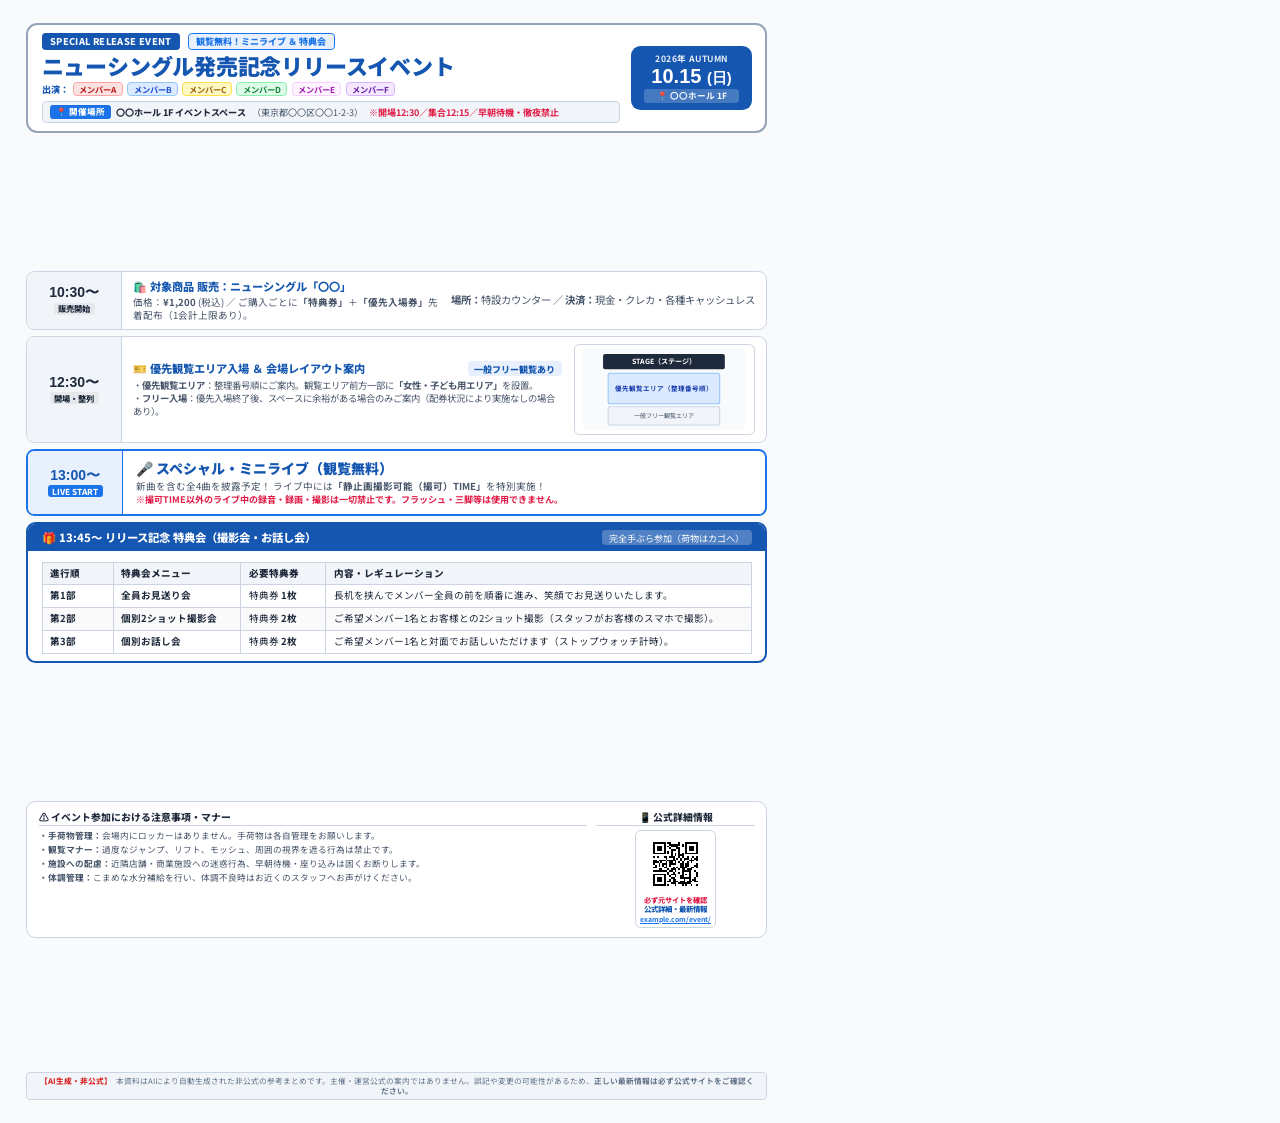
==== skills/event-tokutenkai/templates/html-paged/index.html @ dfb7bdcc "feat: skills を更新" ====
<!DOCTYPE html>
<html lang="ja">
<head>
  <meta charset="UTF-8">
  <title>イベント＆特典会 告知フライヤー テンプレート</title>
  <!-- Google Fonts: Noto Sans JP -->
  <link rel="preconnect" href="https://fonts.googleapis.com">
  <link rel="preconnect" href="https://fonts.gstatic.com" crossorigin>
  <link href="https://fonts.googleapis.com/css2?family=Noto+Sans+JP:wght@400;500;700;900&display=swap" rel="stylesheet">
  <!-- テーマ定義（デザイントークン）とレイアウト -->
  <link rel="stylesheet" href="theme.css">
  <link rel="stylesheet" href="layout.css">
</head>
<body>

<div class="poster-wrapper">

  <!-- ========================================================================
       1. ヘッダー（タイトル ＆ 出演者 ＆ 会場情報 ＆ 日時バッジ）
       ※ヘッダーにはAIバッジを置かず、来場者最重要情報（タイトル・出演者・会場・日時）に集中
       ======================================================================== -->
  <header class="poster-header">
    <div class="header-left-col">
      <div class="header-badge-row">
        <span class="header-tag-pill">SPECIAL RELEASE EVENT</span>
        <span class="header-sub-tag">観覧無料！ミニライブ ＆ 特典会</span>
      </div>
      <h1 class="header-main-title">
        ニューシングル発売記念リリースイベント
      </h1>
      
      <!-- 出演者チップ一覧（メンバーカラーまたは組分けチップ） -->
      <div class="header-members-line">
        <span style="font-weight: 800; color: var(--color-primary-dark);">出演：</span>
        <span class="member-chip m-color-red">メンバーA</span>
        <span class="member-chip m-color-blue">メンバーB</span>
        <span class="member-chip m-color-yellow">メンバーC</span>
        <span class="member-chip m-color-green">メンバーD</span>
        <span class="member-chip m-color-pink">メンバーE</span>
        <span class="member-chip m-color-purple">メンバーF</span>
        <!-- ※メンバーカラー未設定グループの場合は .team-chip を使用 -->
      </div>

      <!-- 開催場所行（タイムラインからヘッダー内に集約・統合） -->
      <div class="header-loc-row">
        <span class="loc-badge">📍 開催場所</span>
        <span class="loc-name">〇〇ホール 1F イベントスペース</span>
        <span class="loc-addr">（東京都〇〇区〇〇1-2-3）</span>
        <span class="loc-note">※開場12:30／集合12:15／早朝待機・徹夜禁止</span>
      </div>
    </div>

    <!-- 日時・会場バッジ -->
    <div class="header-date-badge">
      <div class="date-badge-year">2026年 AUTUMN</div>
      <div class="date-badge-day">10.15 <span style="font-size: 11pt;">(日)</span></div>
      <div class="date-badge-venue">📍 〇〇ホール 1F</div>
    </div>
  </header>

  <!-- ========================================================================
       2. 時系列タイムライン（時系列順の厳守 ＆ 統一時刻枠）
       ======================================================================== -->
  <main class="timeline-container">

    <!-- STEP 1: 対象商品販売 -->
    <div class="card-step-standard">
      <div class="time-col-unified">
        <span class="time-col-val">10:30〜</span>
        <span class="time-col-label">販売開始</span>
      </div>
      <div class="standard-content-row">
        <div>
          <div class="standard-content-title">🛍️ 対象商品 販売：ニューシングル「〇〇」</div>
          <div style="font-size: 7.2pt; color: var(--color-text-sub); margin-top: 0.5mm;">
            価格：<strong>¥1,200</strong> (税込) ／ ご購入ごとに<strong>「特典券」</strong>＋<strong>「優先入場券」</strong>先着配布（1会計上限あり）。
          </div>
        </div>
        <div style="text-align: right; color: var(--color-text-sub); white-space: nowrap;">
          <strong>場所：</strong>特設カウンター ／ <strong>決済：</strong>現金・クレカ・各種キャッシュレス
        </div>
      </div>
    </div>

    <!-- STEP 2: 優先入場 ＆ 会場レイアウト（フロアマップSVG埋め込み） -->
    <div class="card-step-map">
      <div class="time-col-unified">
        <span class="time-col-val">12:30〜</span>
        <span class="time-col-label">開場・整列</span>
      </div>
      <div class="map-content-row">
        <div class="map-text-col">
          <div class="standard-content-title" style="display: flex; align-items: center; justify-content: space-between;">
            <span>🎫 優先観覧エリア入場 ＆ 会場レイアウト案内</span>
            <span style="background: var(--color-primary-light); color: var(--color-primary-dark); font-size: 6.8pt; font-weight: 800; padding: 0.3mm 1.8mm; border-radius: 1mm;">
              一般フリー観覧あり
            </span>
          </div>
          <div style="font-size: 7.0pt; color: var(--color-text-sub); margin-top: 0.8mm; line-height: 1.38;">
            ・<strong>優先観覧エリア</strong>：整理番号順にご案内。観覧エリア前方一部に<strong>「女性・子ども用エリア」</strong>を設置。<br>
            ・<strong>フリー入場</strong>：優先入場終了後、スペースに余裕がある場合のみご案内（配券状況により実施なしの場合あり）。
          </div>
        </div>
        <div class="map-figure-col">
          <!-- 会場レイアウト図SVG（ベクター） -->
          <svg viewBox="0 0 160 80" xmlns="http://www.w3.org/2000/svg" style="width: 100%; height: 100%;">
            <rect x="0" y="0" width="160" height="80" fill="#f8fafc" rx="4"/>
            <rect x="20" y="5" width="120" height="15" fill="#1e293b" rx="2"/>
            <text x="80" y="15" fill="#ffffff" font-size="7" font-weight="bold" text-anchor="middle">STAGE（ステージ）</text>
            <rect x="25" y="24" width="110" height="30" fill="#dbeafe" stroke="#93c5fd" stroke-width="1" rx="2"/>
            <text x="80" y="41" fill="#1e40af" font-size="6.5" font-weight="bold" text-anchor="middle">優先観覧エリア（整理番号順）</text>
            <rect x="25" y="57" width="110" height="18" fill="#f1f5f9" stroke="#cbd5e1" stroke-width="1" rx="2"/>
            <text x="80" y="68" fill="#475569" font-size="6" text-anchor="middle">一般フリー観覧エリア</text>
          </svg>
        </div>
      </div>
    </div>

    <!-- STEP 3: ミニライブ（主役①） -->
    <div class="card-step-live">
      <div class="time-col-unified" style="background: var(--color-primary-light); border-right-color: var(--color-primary);">
        <span class="time-col-val" style="color: var(--color-primary-dark);">13:00〜</span>
        <span class="time-col-label" style="background: var(--color-primary); color: #ffffff;">LIVE START</span>
      </div>
      <div class="live-body-layout">
        <div class="live-text-area">
          <div class="live-main-title">🎤 スペシャル・ミニライブ（観覧無料）</div>
          <div style="font-size: 7.2pt; color: var(--color-text-sub); margin-top: 0.6mm;">
            新曲を含む全4曲を披露予定！ ライブ中には<strong>「静止画撮影可能（撮可）TIME」</strong>を特別実施！<br>
            <span style="font-size: 6.8pt; color: var(--color-secondary); font-weight: 700;">※撮可TIME以外のライブ中の録音・録画・撮影は一切禁止です。フラッシュ・三脚等は使用できません。</span>
          </div>
        </div>
      </div>
    </div>

    <!-- STEP 4: 特典会（主役②・最大区画） -->
    <div class="card-step-tokuten">
      <div class="tokuten-header-bar">
        <span style="font-weight: 800; font-size: 8.5pt;">🎁 13:45〜 リリース記念 特典会（撮影会・お話し会）</span>
        <span style="font-size: 6.8pt; background: rgba(255,255,255,0.25); padding: 0.3mm 2mm; border-radius: 1mm;">
          完全手ぶら参加（荷物はカゴへ）
        </span>
      </div>
      <div class="tokuten-body">
        <table class="table-tokuten">
          <thead>
            <tr>
              <th style="width: 10%;">進行順</th>
              <th style="width: 18%;">特典会メニュー</th>
              <th style="width: 12%;">必要特典券</th>
              <th style="width: 60%;">内容・レギュレーション</th>
            </tr>
          </thead>
          <tbody>
            <tr>
              <td><strong>第1部</strong></td>
              <td><strong>全員お見送り会</strong></td>
              <td>特典券 <strong>1枚</strong></td>
              <td>長机を挟んでメンバー全員の前を順番に進み、笑顔でお見送りいたします。</td>
            </tr>
            <tr>
              <td><strong>第2部</strong></td>
              <td><strong>個別2ショット撮影会</strong></td>
              <td>特典券 <strong>2枚</strong></td>
              <td>ご希望メンバー1名とお客様との2ショット撮影（スタッフがお客様のスマホで撮影）。</td>
            </tr>
            <tr>
              <td><strong>第3部</strong></td>
              <td><strong>個別お話し会</strong></td>
              <td>特典券 <strong>2枚</strong></td>
              <td>ご希望メンバー1名と対面でお話しいただけます（ストップウォッチ計時）。</td>
            </tr>
          </tbody>
        </table>
      </div>
    </div>

  </main>

  <!-- ========================================================================
       3. ボトムグリッド（注意事項 ＆ 公式詳細ベクターQRブロック）
       ======================================================================== -->
  <section class="bottom-grid">
    <!-- 注意事項（セマンティックな ul/li によるぶら下がりインデント） -->
    <div class="bottom-col-rules">
      <div class="bottom-block-title">
        <span>⚠️ イベント参加における注意事項・マナー</span>
      </div>
      <ul class="bottom-list-rules">
        <li><strong>手荷物管理：</strong>会場内にロッカーはありません。手荷物は各自管理をお願いします。</li>
        <li><strong>観覧マナー：</strong>過度なジャンプ、リフト、モッシュ、周囲の視界を遮る行為は禁止です。</li>
        <li><strong>施設への配慮：</strong>近隣店舗・商業施設への迷惑行為、早朝待機・座り込みは固くお断りします。</li>
        <li><strong>体調管理：</strong>こまめな水分補給を行い、体調不良時はお近くのスタッフへお声がけください。</li>
      </ul>
    </div>

    <!-- 公式詳細QRコードブロック -->
    <div class="bottom-col-qr">
      <div class="bottom-block-title" style="justify-content: center; width: 100%;">
        <span>📱 公式詳細情報</span>
      </div>
      <div class="qr-container">
        <!-- 【最重要】imgタグに直接 padding, border を付与しないこと！ -->
        <img src="qr.svg" class="qr-image" alt="公式イベント詳細ページQRコード">
        <div class="qr-caption">
          <span class="qr-alert">必ず元サイトを確認</span>
          <span class="qr-label">公式詳細・最新情報</span>
          <a href="https://example.com/event/" class="qr-link">example.com/event/</a>
        </div>
      </div>
    </div>
  </section>

  <!-- ========================================================================
       4. フッター免責バー（AI自動生成・非公式案内の集約明記）
       ======================================================================== -->
  <footer class="footer-disclaimer">
    <span class="footer-disclaimer-tag">【AI生成・非公式】</span>本資料はAIにより自動生成された非公式の参考まとめです。主催・運営公式の案内ではありません。誤記や変更の可能性があるため、<strong>正しい最新情報は必ず公式サイトをご確認ください。</strong>
  </footer>

</div>

</body>
</html>
---- skills/event-tokutenkai/templates/html-paged/theme.css ----
/* ==========================================================================
   Design Tokens / Theme Configuration
   カラーパレット、余白、フォントなどの設定を一元管理するファイル
   ========================================================================== */

:root {
  /* 印刷物理サイズ（A4縦） */
  --page-width: 210mm;
  --page-height: 297mm;
  --page-padding-v: 6mm;
  --page-padding-h: 7mm;

  /* カラーセット（ブランド・テーマカラー） */
  --color-primary: #1a73e8;          /* メインアクセントカラー（見出し、主要バッジ） */
  --color-primary-dark: #1557b0;     /* メインカラー（濃・タイトル・強調文字） */
  --color-primary-light: #e8f0fe;    /* メインカラー（淡・背景ハイライト） */
  --color-secondary: #e11d48;        /* アラート・注目アクセント（注意、赤バッジ） */
  --color-secondary-light: #ffe4e6;  /* アラート淡背景 */
  --color-gold: #f59e0b;             /* 特典会・プレミアムアクセント */

  --color-text-main: #1e293b;        /* 本文文字色 */
  --color-text-sub: #475569;         /* 補足説明文字色 */
  --color-text-muted: #64748b;       /* 注釈・注記文字色 */
  
  --color-bg-body: #f8fafc;          /* 全体背景（背景画像未指定時のフォールバック） */
  --color-card-bg: #ffffff;          /* カードソリッド背景色（※透過漏れ防止） */
  --color-bg-sub: #f1f5f9;           /* 表ヘッダー・薄いグレー背景 */
  --color-border: #cbd5e1;           /* 境界線・区切り線 */
  --color-border-bold: #94a3b8;      /* カード外枠ボーダー */

  /* 背景画像（AI生成またはSVG/CSSパターン） */
  --bg-image: none;                  /* 例: url("bg-autumn.jpg") */

  /* フォント指定 */
  --font-body: "Noto Sans JP", -apple-system, BlinkMacSystemFont, "Segoe UI", sans-serif;
  --font-display: "Noto Sans JP", sans-serif;
  --font-num: "Helvetica Neue", Arial, sans-serif;

  /* 余白・スペーシング */
  --space-xs: 1.5mm;
  --space-sm: 3mm;
  --space-md: 6mm;
  --space-lg: 10mm;
}

/* ==========================================================================
   メンバーカラーチップ定義サンプル
   公式プロフィール等でカラーが定義されている場合は各メンバー色を設定
   ========================================================================== */
.member-chip {
  display: inline-flex;
  align-items: center;
  padding: 0.2mm 1.4mm;
  border-radius: 1mm;
  font-size: 6.2pt;
  font-weight: 700;
  line-height: 1.25;
  background: #f1f5f9;
  color: #334155;
  border: 0.5pt solid #cbd5e1;
}

/* メンバーカラー設定例 */
.m-color-red    { background: #fee2e2; color: #b91c1c; border: 0.5pt solid #fca5a5; }
.m-color-blue   { background: #dbeafe; color: #1d4ed8; border: 0.5pt solid #93c5fd; }
.m-color-yellow { background: #fef9c3; color: #a16207; border: 0.5pt solid #fde047; }
.m-color-green  { background: #dcfce7; color: #15803d; border: 0.5pt solid #86efac; }
.m-color-pink   { background: #fdf4ff; color: #a21caf; border: 0.5pt solid #f5d0fe; }
.m-color-purple { background: #f3e8ff; color: #6b21a8; border: 0.5pt solid #d8b4fe; }

/* メンバーカラーなし（未設定）グループ用 組分け・チームチップ */
.team-chip {
  display: inline-flex;
  align-items: center;
  background: #f1f5f9;
  color: #334155;
  border: 0.6pt solid #94a3b8;
  font-size: 6.5pt;
  font-weight: 800;
  padding: 0.2mm 1.5mm;
  border-radius: 1mm;
}
---- skills/event-tokutenkai/templates/html-paged/layout.css ----
/* ==========================================================================
   Event & Tokutenkai Flyer Layout Stylesheet
   印刷サイズ（A4）、フルブリード、時系列タイムライン、フロアマップ、QRコード、免責バー
   ========================================================================== */

/* 印刷ページ基本設定（フルブリード背景対応） */
@page {
  size: A4 portrait;
  margin: 0;
}

* {
  box-sizing: border-box;
  margin: 0;
  padding: 0;
}

html, body {
  width: var(--page-width);
  height: var(--page-height);
  font-family: var(--font-body);
  font-size: 7.8pt;
  line-height: 1.35;
  color: var(--color-text-main);
  -webkit-font-smoothing: antialiased;
  -webkit-print-color-adjust: exact;
  print-color-adjust: exact;
}

body {
  background-color: var(--color-bg-body);
  background-image: var(--bg-image, none);
  background-size: cover;
  background-position: center center;
  background-repeat: no-repeat;
  display: flex;
  flex-direction: column;
}

/* フライヤー全体のコンテンツラッパー */
.poster-wrapper {
  width: 100%;
  height: 100%;
  padding: var(--page-padding-v) var(--page-padding-h);
  display: flex;
  flex-direction: column;
  justify-content: space-between;
}

/* ==========================================================================
   1. ヘッダー（タイトル ＆ 出演者 ＆ 会場情報 ＆ 日時バッジ）
   ※「AI自動生成（非公式）」などのバッジはヘッダーに配置せず、フッター免責バーに一本化
   ========================================================================== */
.poster-header {
  background: var(--color-card-bg);
  border: 1.6pt solid var(--color-border-bold);
  border-radius: 3mm;
  padding: 2.2mm 3.5mm;
  display: flex;
  justify-content: space-between;
  align-items: center;
  gap: 3mm;
}

.header-left-col {
  flex: 1 1 auto;
  min-width: 0;
  display: flex;
  flex-direction: column;
  gap: 0.8mm;
}

.header-badge-row {
  display: flex;
  align-items: center;
  gap: 2mm;
}

.header-tag-pill {
  background: var(--color-primary-dark);
  color: #ffffff;
  font-size: 7pt;
  font-weight: 800;
  padding: 0.5mm 2.2mm;
  border-radius: 1mm;
  letter-spacing: 0.04em;
  display: inline-block;
}

.header-sub-tag {
  background: var(--color-primary-light);
  border: 0.6pt solid var(--color-primary);
  color: var(--color-primary);
  font-size: 6.8pt;
  font-weight: 800;
  padding: 0.4mm 2mm;
  border-radius: 1mm;
}

.header-main-title {
  font-family: var(--font-display);
  font-size: 16.5pt;
  font-weight: 900;
  color: var(--color-primary-dark);
  line-height: 1.15;
  letter-spacing: -0.01em;
}

/* 出演者一覧行（チップ・タグ表示） */
.header-members-line {
  font-size: 6.8pt;
  font-weight: 700;
  color: var(--color-text-sub);
  display: flex;
  align-items: center;
  flex-wrap: wrap;
  gap: 1.2mm;
  margin-top: 0.2mm;
}

/* 開催場所行（ヘッダー統合：独立カード廃止） */
.header-loc-row {
  display: flex;
  align-items: center;
  flex-wrap: wrap;
  gap: 1.5mm;
  background: var(--color-bg-sub);
  border: 0.6pt solid var(--color-border);
  padding: 0.8mm 2mm;
  border-radius: 1.2mm;
  font-size: 6.8pt;
  margin-top: 0.5mm;
}

.loc-badge {
  background: var(--color-primary);
  color: #ffffff;
  font-weight: 800;
  font-size: 6.4pt;
  padding: 0.3mm 1.5mm;
  border-radius: 0.8mm;
}

.loc-name {
  font-weight: 800;
  color: var(--color-text-main);
}

.loc-addr {
  color: var(--color-text-sub);
}

.loc-note {
  color: var(--color-secondary);
  font-weight: 700;
}

/* 右側：日時バッジ */
.header-date-badge {
  flex-shrink: 0;
  background: var(--color-primary-dark);
  color: #ffffff;
  border-radius: 2.5mm;
  padding: 2mm 3.5mm;
  text-align: center;
  min-width: 32mm;
  display: flex;
  flex-direction: column;
  justify-content: center;
}

.date-badge-year {
  font-size: 6.5pt;
  font-weight: 700;
  letter-spacing: 0.05em;
  opacity: 0.9;
}

.date-badge-day {
  font-family: var(--font-num);
  font-size: 15pt;
  font-weight: 900;
  line-height: 1.1;
}

.date-badge-venue {
  font-size: 6.4pt;
  font-weight: 700;
  margin-top: 0.5mm;
  background: rgba(255, 255, 255, 0.2);
  padding: 0.3mm 1.2mm;
  border-radius: 0.8mm;
}

/* ==========================================================================
   2. 時系列タイムライン（統一時刻枠 ＆ 隙間ゼロレイアウト）
   ========================================================================== */
.timeline-container {
  display: flex;
  flex-direction: column;
  gap: 1.8mm;
  margin: 1.8mm 0;
}

/* 共通統一時刻カラム（紙面全体で幅・フォントを統一） */
.time-col-unified {
  width: 25mm;
  flex-shrink: 0;
  display: flex;
  flex-direction: column;
  justify-content: center;
  align-items: center;
  text-align: center;
  background: var(--color-bg-sub);
  border-right: 1.2pt solid var(--color-border);
  padding: 1.5mm 1mm;
}

.time-col-val {
  font-family: var(--font-num);
  font-size: 10.5pt;
  font-weight: 900;
  line-height: 1.1;
  color: var(--color-text-main);
}

.time-col-label {
  font-size: 6.2pt;
  font-weight: 800;
  margin-top: 0.5mm;
  padding: 0.2mm 1.2mm;
  border-radius: 0.8mm;
  background: rgba(0, 0, 0, 0.05);
}

/* 各種カードスタイル（※box-shadow禁止、ソリッド背景＋ボーダー） */
.card-step-standard {
  background: var(--color-card-bg);
  border: 1.2pt solid var(--color-border);
  border-radius: 2.2mm;
  display: flex;
  overflow: hidden;
}

.standard-content-row {
  flex: 1;
  padding: 1.8mm 3mm;
  display: flex;
  justify-content: space-between;
  align-items: center;
  gap: 2mm;
}

.standard-content-title {
  font-size: 8.4pt;
  font-weight: 800;
  color: var(--color-primary-dark);
}

/* STEP 2: 入場案内 ＆ 会場フロアマップ枠 */
.card-step-map {
  background: var(--color-card-bg);
  border: 1.2pt solid var(--color-border);
  border-radius: 2.2mm;
  display: flex;
  overflow: hidden;
}

.map-content-row {
  flex: 1;
  padding: 1.8mm 3mm;
  display: flex;
  justify-content: space-between;
  align-items: center;
  gap: 3mm;
}

.map-text-col {
  flex: 1;
}

.map-figure-col {
  flex-shrink: 0;
  width: 48mm;
  height: 24mm;
  display: flex;
  align-items: center;
  justify-content: center;
  background: #ffffff;
  border: 0.6pt solid var(--color-border);
  border-radius: 1.5mm;
  padding: 1mm;
}

.floor-map-img {
  max-width: 100%;
  max-height: 100%;
  display: block;
}

/* STEP 3: ミニライブ枠（主役①） */
.card-step-live {
  background: #ffffff;
  border: 1.5pt solid var(--color-primary);
  border-radius: 2.2mm;
  display: flex;
  overflow: hidden;
}

.live-body-layout {
  flex: 1;
  padding: 2mm 3.5mm;
  display: flex;
  justify-content: space-between;
  align-items: center;
  gap: 2mm;
}

.live-main-title {
  font-size: 10.5pt;
  font-weight: 900;
  color: var(--color-primary-dark);
}

/* STEP 4: 特典会枠（主役②・最大区画） */
.card-step-tokuten {
  background: #ffffff;
  border: 1.8pt solid var(--color-primary-dark);
  border-radius: 2.5mm;
  display: flex;
  flex-direction: column;
  overflow: hidden;
}

.tokuten-header-bar {
  background: var(--color-primary-dark);
  color: #ffffff;
  padding: 1.5mm 3.5mm;
  display: flex;
  justify-content: space-between;
  align-items: center;
}

.tokuten-body {
  padding: 2mm 3.5mm;
}

/* 特典会テーブル（行順序は実際の進行順と100%一致） */
.table-tokuten {
  width: 100%;
  border-collapse: collapse;
  font-size: 7.2pt;
  margin-top: 1mm;
}

.table-tokuten th {
  background: var(--color-bg-sub);
  color: var(--color-text-main);
  font-weight: 800;
  padding: 1mm 2mm;
  border: 0.5pt solid var(--color-border);
  text-align: left;
}

.table-tokuten td {
  padding: 1.2mm 2mm;
  border: 0.5pt solid var(--color-border);
  vertical-align: middle;
}

.table-tokuten tr:nth-child(even) td {
  background: #fafafa;
}

/* ==========================================================================
   3. ボトムグリッド（注意事項 ＆ 公式詳細QRコード）
   ========================================================================== */
.bottom-grid {
  display: grid;
  grid-template-columns: 1fr 42mm;
  gap: 2.5mm;
  background: var(--color-card-bg);
  border: 1.2pt solid var(--color-border);
  border-radius: 2.5mm;
  padding: 2.2mm 3mm;
}

.bottom-block-title {
  font-size: 7.4pt;
  font-weight: 800;
  color: var(--color-text-main);
  display: flex;
  align-items: center;
  gap: 1mm;
  margin-bottom: 1mm;
  padding-bottom: 0.4mm;
  border-bottom: 0.8pt solid var(--color-border);
}

/* 箇条書き：ぶら下がりインデントの徹底（<ul><li>） */
.bottom-list-rules {
  list-style: none;
  padding: 0;
  margin: 0;
  display: flex;
  flex-direction: column;
  gap: 0.6mm;
}

.bottom-list-rules li {
  position: relative;
  padding-left: 1.1em;
  font-size: 6.5pt;
  line-height: 1.35;
  color: var(--color-text-sub);
}

.bottom-list-rules li::before {
  content: "・";
  position: absolute;
  left: 0;
  top: 0;
  color: var(--color-text-muted);
  font-weight: 800;
}

/* 公式詳細ベクターQRコードブロック */
.bottom-col-qr {
  display: flex;
  flex-direction: column;
  align-items: center;
  text-align: center;
  justify-content: flex-start;
}

.qr-container {
  display: flex;
  flex-direction: column;
  align-items: center;
  gap: 0.6mm;
  background: #ffffff;
  padding: 1mm;
  border: 0.5pt solid var(--color-border);
  border-radius: 1.5mm;
}

/* 【最重要・絶対遵守】
   imgタグ自体には padding, border, border-radius を絶対に付与しないこと！
   Chromium/Skia PDF の丸め誤差による縦ストローク縮退・スダレ線化バグを防止 */
.qr-image {
  width: 15.5mm;
  height: 15.5mm;
  display: block;
  padding: 0;
  border: none;
}

.qr-caption {
  display: flex;
  flex-direction: column;
  align-items: center;
  gap: 0.2mm;
}

.qr-alert {
  font-size: 5.4pt;
  font-weight: 800;
  color: var(--color-secondary);
  line-height: 1.2;
}

.qr-label {
  font-size: 5.6pt;
  font-weight: 800;
  color: var(--color-primary-dark);
  line-height: 1.2;
}

.qr-link {
  font-size: 5.2pt;
  font-weight: 700;
  color: var(--color-primary);
  text-decoration: underline;
  line-height: 1.25;
  word-break: break-all;
}

/* ==========================================================================
   4. フッター免責バー（AI自動生成・非公式案内の集約明記）
   ========================================================================== */
.footer-disclaimer {
  background: #f1f5f9;
  border: 0.5pt solid var(--color-border);
  border-radius: 1.2mm;
  padding: 0.8mm 2.5mm;
  font-size: 5.8pt;
  line-height: 1.25;
  color: var(--color-text-muted);
  text-align: center;
  margin-top: 1mm;
}

.footer-disclaimer-tag {
  font-weight: 800;
  color: #dc2626;
  margin-right: 1mm;
}
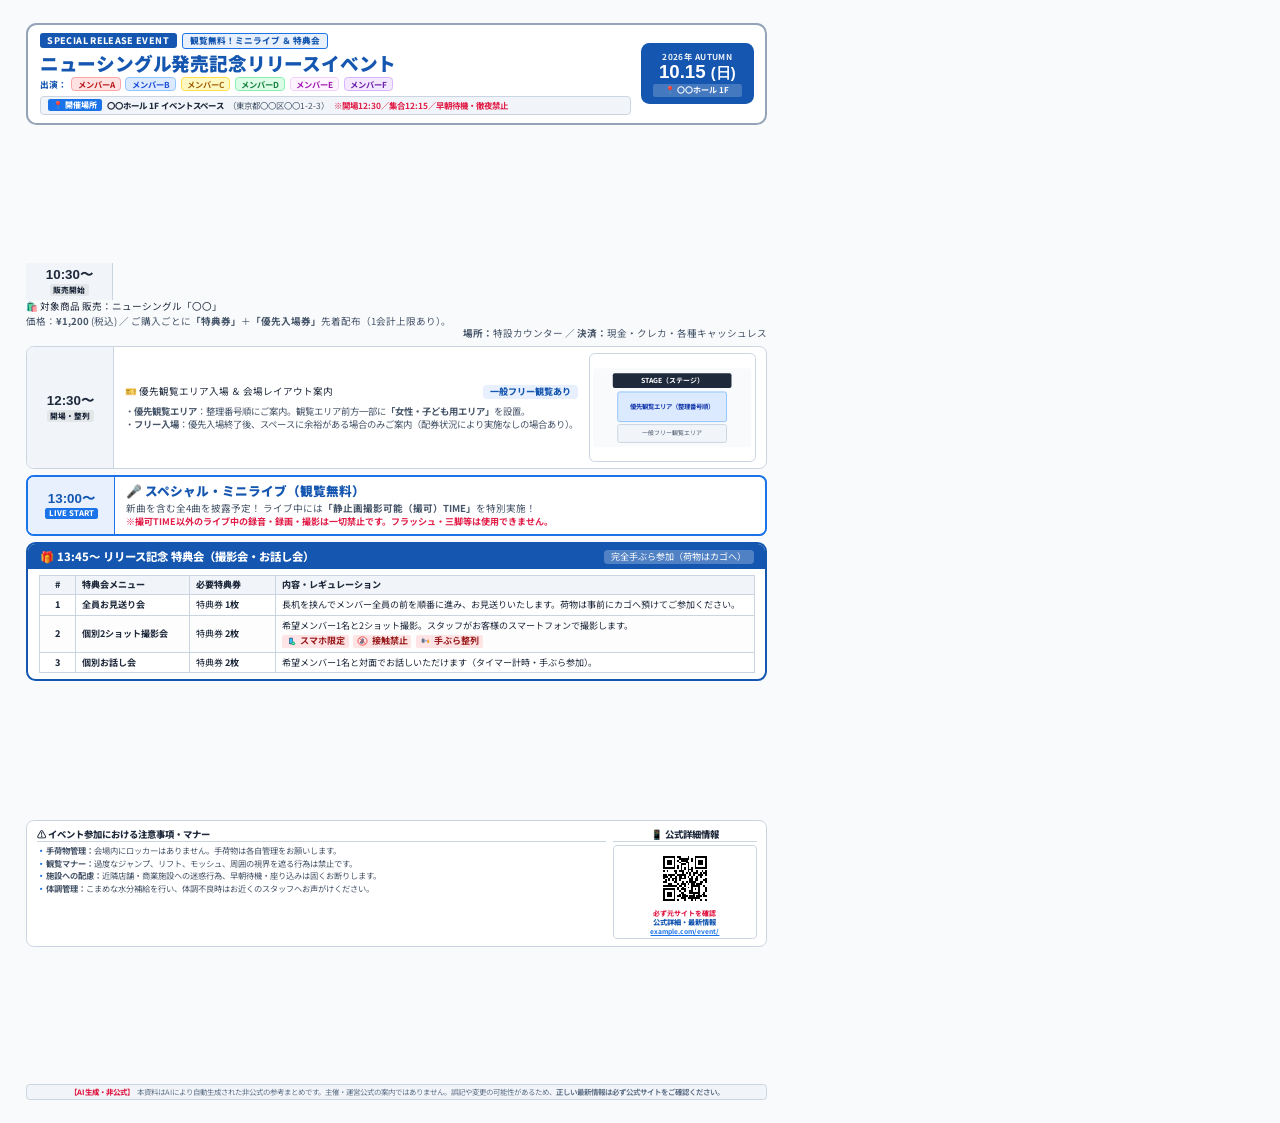
==== commit 89cafe99: "feat: 指示を更新" ====
--- a/skills/event-tokutenkai/templates/html-paged/index.html
+++ b/skills/event-tokutenkai/templates/html-paged/index.html
@@ -145,30 +145,37 @@
         <table class="table-tokuten">
           <thead>
             <tr>
-              <th style="width: 10%;">進行順</th>
-              <th style="width: 18%;">特典会メニュー</th>
+              <th style="width: 5%; text-align: center;">#</th>
+              <th style="width: 16%;">特典会メニュー</th>
               <th style="width: 12%;">必要特典券</th>
-              <th style="width: 60%;">内容・レギュレーション</th>
+              <th style="width: 67%;">内容・レギュレーション</th>
             </tr>
           </thead>
           <tbody>
             <tr>
-              <td><strong>第1部</strong></td>
+              <td style="text-align: center; font-weight: 800;">1</td>
               <td><strong>全員お見送り会</strong></td>
               <td>特典券 <strong>1枚</strong></td>
-              <td>長机を挟んでメンバー全員の前を順番に進み、笑顔でお見送りいたします。</td>
-            </tr>
-            <tr>
-              <td><strong>第2部</strong></td>
+              <td>長机を挟んでメンバー全員の前を順番に進み、お見送りいたします。荷物は事前にカゴへ預けてご参加ください。</td>
+            </tr>
+            <tr>
+              <td style="text-align: center; font-weight: 800;">2</td>
               <td><strong>個別2ショット撮影会</strong></td>
               <td>特典券 <strong>2枚</strong></td>
-              <td>ご希望メンバー1名とお客様との2ショット撮影（スタッフがお客様のスマホで撮影）。</td>
-            </tr>
-            <tr>
-              <td><strong>第3部</strong></td>
+              <td>
+                希望メンバー1名と2ショット撮影。スタッフがお客様のスマートフォンで撮影します。
+                <div style="margin-top: 0.8mm; display: flex; align-items: center; gap: 1.2mm;">
+                  <span class="rule-pill-item"><img src="assets/icons/smartphone-only.svg" class="inline-icon" alt="スマホ"> スマホ限定</span>
+                  <span class="rule-pill-item"><img src="assets/icons/no-touch.svg" class="inline-icon" alt="接触禁止"> 接触禁止</span>
+                  <span class="rule-pill-item"><img src="assets/icons/bag-basket.svg" class="inline-icon" alt="手ぶら"> 手ぶら整列</span>
+                </div>
+              </td>
+            </tr>
+            <tr>
+              <td style="text-align: center; font-weight: 800;">3</td>
               <td><strong>個別お話し会</strong></td>
               <td>特典券 <strong>2枚</strong></td>
-              <td>ご希望メンバー1名と対面でお話しいただけます（ストップウォッチ計時）。</td>
+              <td>希望メンバー1名と対面でお話しいただけます（タイマー計時・手ぶら参加）。</td>
             </tr>
           </tbody>
         </table>
--- a/skills/event-tokutenkai/templates/html-paged/layout.css
+++ b/skills/event-tokutenkai/templates/html-paged/layout.css
@@ -1,9 +1,9 @@
 /* ==========================================================================
    Event & Tokutenkai Flyer Layout Stylesheet
-   印刷サイズ（A4）、フルブリード、時系列タイムライン、フロアマップ、QRコード、免責バー
+   印刷サイズ（A4縦）、フルブリード、時系列タイムライン、フロアマップ、QRコード、免責バー
    ========================================================================== */
 
-/* 印刷ページ基本設定（フルブリード背景対応） */
+/* 印刷ページ基本設定 */
 @page {
   size: A4 portrait;
   margin: 0;
@@ -19,12 +19,21 @@
   width: var(--page-width);
   height: var(--page-height);
   font-family: var(--font-body);
-  font-size: 7.8pt;
-  line-height: 1.35;
+  font-size: 7.2pt;
+  line-height: 1.32;
   color: var(--color-text-main);
   -webkit-font-smoothing: antialiased;
   -webkit-print-color-adjust: exact;
   print-color-adjust: exact;
+}
+
+/* インラインSVGアイコン */
+.inline-icon {
+  width: 1.15em;
+  height: 1.15em;
+  vertical-align: -0.2em;
+  display: inline-block;
+  margin-right: 2px;
 }
 
 body {
@@ -37,7 +46,7 @@
   flex-direction: column;
 }
 
-/* フライヤー全体のコンテンツラッパー */
+/* 全体ラッパー */
 .poster-wrapper {
   width: 100%;
   height: 100%;
@@ -49,17 +58,16 @@
 
 /* ==========================================================================
    1. ヘッダー（タイトル ＆ 出演者 ＆ 会場情報 ＆ 日時バッジ）
-   ※「AI自動生成（非公式）」などのバッジはヘッダーに配置せず、フッター免責バーに一本化
    ========================================================================== */
 .poster-header {
   background: var(--color-card-bg);
-  border: 1.6pt solid var(--color-border-bold);
-  border-radius: 3mm;
-  padding: 2.2mm 3.5mm;
+  border: 1.5pt solid var(--color-border-bold);
+  border-radius: 2.8mm;
+  padding: 2.2mm 3mm;
   display: flex;
   justify-content: space-between;
   align-items: center;
-  gap: 3mm;
+  gap: 2.5mm;
 }
 
 .header-left-col {
@@ -73,16 +81,16 @@
 .header-badge-row {
   display: flex;
   align-items: center;
-  gap: 2mm;
+  gap: 1.5mm;
 }
 
 .header-tag-pill {
   background: var(--color-primary-dark);
   color: #ffffff;
-  font-size: 7pt;
-  font-weight: 800;
-  padding: 0.5mm 2.2mm;
-  border-radius: 1mm;
+  font-size: 6.8pt;
+  font-weight: 800;
+  padding: 0.4mm 2mm;
+  border-radius: 0.8mm;
   letter-spacing: 0.04em;
   display: inline-block;
 }
@@ -90,25 +98,25 @@
 .header-sub-tag {
   background: var(--color-primary-light);
   border: 0.6pt solid var(--color-primary);
-  color: var(--color-primary);
-  font-size: 6.8pt;
-  font-weight: 800;
-  padding: 0.4mm 2mm;
-  border-radius: 1mm;
+  color: var(--color-primary-dark);
+  font-size: 6.5pt;
+  font-weight: 800;
+  padding: 0.3mm 1.8mm;
+  border-radius: 0.8mm;
 }
 
 .header-main-title {
   font-family: var(--font-display);
-  font-size: 16.5pt;
+  font-size: 14pt;
   font-weight: 900;
   color: var(--color-primary-dark);
-  line-height: 1.15;
+  line-height: 1.18;
   letter-spacing: -0.01em;
 }
 
-/* 出演者一覧行（チップ・タグ表示） */
+/* 出演者一覧行（組分けチップ） */
 .header-members-line {
-  font-size: 6.8pt;
+  font-size: 6.5pt;
   font-weight: 700;
   color: var(--color-text-sub);
   display: flex;
@@ -118,27 +126,70 @@
   margin-top: 0.2mm;
 }
 
-/* 開催場所行（ヘッダー統合：独立カード廃止） */
+/* 組分けチップ（スタプラ研究生/スタアカ：公式組分けチップ） */
+.team-chip {
+  display: inline-flex;
+  align-items: center;
+  gap: 0.6mm;
+  font-size: 6.3pt;
+  font-weight: 800;
+  padding: 0.3mm 1.5mm;
+  border-radius: 0.8mm;
+  line-height: 1.2;
+}
+
+.team-chip-pinecone {
+  background: var(--color-pinecone-bg);
+  color: var(--color-pinecone-text);
+  border: 0.6pt solid var(--color-pinecone-border);
+}
+
+.team-chip-acorn {
+  background: var(--color-acorn-bg);
+  color: var(--color-acorn-text);
+  border: 0.6pt solid var(--color-acorn-border);
+}
+
+.member-name-tag {
+  display: inline-block;
+  background: #ffffff;
+  color: var(--color-text-main);
+  border: 0.5pt solid var(--color-border);
+  border-radius: 0.6mm;
+  padding: 0.2mm 1.2mm;
+  font-size: 6.3pt;
+  font-weight: 700;
+}
+
+.team-members-inline {
+  display: inline-flex;
+  align-items: center;
+  gap: 0.8mm;
+  margin-right: 1.5mm;
+}
+
+/* 開催場所行（ヘッダー統合） */
 .header-loc-row {
   display: flex;
   align-items: center;
   flex-wrap: wrap;
-  gap: 1.5mm;
+  gap: 1.2mm;
   background: var(--color-bg-sub);
   border: 0.6pt solid var(--color-border);
-  padding: 0.8mm 2mm;
-  border-radius: 1.2mm;
-  font-size: 6.8pt;
-  margin-top: 0.5mm;
+  padding: 0.7mm 1.8mm;
+  border-radius: 1mm;
+  font-size: 6.3pt;
+  line-height: 1.25;
+  margin-top: 0.4mm;
 }
 
 .loc-badge {
   background: var(--color-primary);
   color: #ffffff;
   font-weight: 800;
-  font-size: 6.4pt;
-  padding: 0.3mm 1.5mm;
-  border-radius: 0.8mm;
+  font-size: 6.0pt;
+  padding: 0.2mm 1.4mm;
+  border-radius: 0.6mm;
 }
 
 .loc-name {
@@ -155,56 +206,56 @@
   font-weight: 700;
 }
 
-/* 右側：日時バッジ */
+/* 日時バッジ */
 .header-date-badge {
   flex-shrink: 0;
   background: var(--color-primary-dark);
   color: #ffffff;
-  border-radius: 2.5mm;
-  padding: 2mm 3.5mm;
+  border-radius: 2.2mm;
+  padding: 2mm 3.2mm;
   text-align: center;
-  min-width: 32mm;
+  min-width: 30mm;
   display: flex;
   flex-direction: column;
   justify-content: center;
 }
 
 .date-badge-year {
-  font-size: 6.5pt;
+  font-size: 6.2pt;
   font-weight: 700;
   letter-spacing: 0.05em;
-  opacity: 0.9;
+  opacity: 0.92;
 }
 
 .date-badge-day {
   font-family: var(--font-num);
-  font-size: 15pt;
+  font-size: 14pt;
   font-weight: 900;
   line-height: 1.1;
 }
 
 .date-badge-venue {
-  font-size: 6.4pt;
+  font-size: 6.0pt;
   font-weight: 700;
-  margin-top: 0.5mm;
+  margin-top: 0.4mm;
   background: rgba(255, 255, 255, 0.2);
-  padding: 0.3mm 1.2mm;
-  border-radius: 0.8mm;
+  padding: 0.3mm 1mm;
+  border-radius: 0.6mm;
 }
 
 /* ==========================================================================
-   2. 時系列タイムライン（統一時刻枠 ＆ 隙間ゼロレイアウト）
+   2. 時系列タイムライン
    ========================================================================== */
 .timeline-container {
   display: flex;
   flex-direction: column;
-  gap: 1.8mm;
-  margin: 1.8mm 0;
-}
-
-/* 共通統一時刻カラム（紙面全体で幅・フォントを統一） */
+  gap: 1.6mm;
+  margin: 1.2mm 0;
+}
+
+/* 共通統一時刻カラム */
 .time-col-unified {
-  width: 25mm;
+  width: 23mm;
   flex-shrink: 0;
   display: flex;
   flex-direction: column;
@@ -213,62 +264,91 @@
   text-align: center;
   background: var(--color-bg-sub);
   border-right: 1.2pt solid var(--color-border);
-  padding: 1.5mm 1mm;
+  padding: 1.2mm 1mm;
 }
 
 .time-col-val {
   font-family: var(--font-num);
-  font-size: 10.5pt;
+  font-size: 10pt;
   font-weight: 900;
   line-height: 1.1;
   color: var(--color-text-main);
 }
 
 .time-col-label {
-  font-size: 6.2pt;
-  font-weight: 800;
-  margin-top: 0.5mm;
-  padding: 0.2mm 1.2mm;
-  border-radius: 0.8mm;
-  background: rgba(0, 0, 0, 0.05);
-}
-
-/* 各種カードスタイル（※box-shadow禁止、ソリッド背景＋ボーダー） */
-.card-step-standard {
+  font-size: 5.8pt;
+  font-weight: 800;
+  margin-top: 0.4mm;
+  padding: 0.2mm 1mm;
+  border-radius: 0.6mm;
+  background: rgba(0, 0, 0, 0.06);
+  color: var(--color-text-main);
+}
+
+/* STEP 1: 物販 */
+.card-step-goods {
   background: var(--color-card-bg);
   border: 1.2pt solid var(--color-border);
-  border-radius: 2.2mm;
+  border-radius: 2mm;
   display: flex;
   overflow: hidden;
 }
 
-.standard-content-row {
+.goods-content-row {
   flex: 1;
-  padding: 1.8mm 3mm;
+  padding: 1.5mm 2.8mm;
+  display: flex;
+  flex-direction: column;
+  gap: 0.8mm;
+}
+
+.goods-header-line {
   display: flex;
   justify-content: space-between;
   align-items: center;
   gap: 2mm;
 }
 
-.standard-content-title {
-  font-size: 8.4pt;
-  font-weight: 800;
-  color: var(--color-primary-dark);
-}
-
-/* STEP 2: 入場案内 ＆ 会場フロアマップ枠 */
+.goods-title {
+  font-size: 8.2pt;
+  font-weight: 800;
+  color: var(--color-primary-dark);
+  display: flex;
+  align-items: center;
+  gap: 1.2mm;
+}
+
+.goods-rule-pill {
+  background: var(--color-secondary-light);
+  border: 0.6pt solid var(--color-secondary);
+  color: var(--color-secondary);
+  font-size: 6.0pt;
+  font-weight: 800;
+  padding: 0.2mm 1.5mm;
+  border-radius: 0.8mm;
+}
+
+.goods-details-grid {
+  display: grid;
+  grid-template-columns: 1fr auto;
+  gap: 2mm;
+  font-size: 6.5pt;
+  color: var(--color-text-sub);
+  line-height: 1.3;
+}
+
+/* STEP 2: 優先入場 ＆ 会場レイアウト案内 */
 .card-step-map {
   background: var(--color-card-bg);
   border: 1.2pt solid var(--color-border);
-  border-radius: 2.2mm;
+  border-radius: 2mm;
   display: flex;
   overflow: hidden;
 }
 
 .map-content-row {
   flex: 1;
-  padding: 1.8mm 3mm;
+  padding: 1.5mm 2.8mm;
   display: flex;
   justify-content: space-between;
   align-items: center;
@@ -277,19 +357,68 @@
 
 .map-text-col {
   flex: 1;
+  display: flex;
+  flex-direction: column;
+  gap: 0.8mm;
+}
+
+.map-title-row {
+  display: flex;
+  align-items: center;
+  justify-content: space-between;
+  gap: 2mm;
+}
+
+.map-title {
+  font-size: 8.2pt;
+  font-weight: 800;
+  color: var(--color-primary-dark);
+}
+
+.map-tag {
+  background: var(--color-primary-light);
+  color: var(--color-primary-dark);
+  font-size: 6.0pt;
+  font-weight: 800;
+  padding: 0.2mm 1.5mm;
+  border-radius: 0.8mm;
+  border: 0.5pt solid var(--color-primary);
+}
+
+.map-info-list {
+  font-size: 6.4pt;
+  color: var(--color-text-sub);
+  line-height: 1.32;
+  list-style: none;
+  padding-left: 0;
+}
+
+.map-info-list li {
+  position: relative;
+  padding-left: 1.1em;
+  margin-top: 0.4mm;
+}
+
+.map-info-list li::before {
+  content: "・";
+  position: absolute;
+  left: 0;
+  top: 0;
+  color: var(--color-primary);
+  font-weight: 800;
 }
 
 .map-figure-col {
   flex-shrink: 0;
-  width: 48mm;
-  height: 24mm;
+  width: 44mm;
+  height: 29mm;
   display: flex;
   align-items: center;
   justify-content: center;
   background: #ffffff;
   border: 0.6pt solid var(--color-border);
   border-radius: 1.5mm;
-  padding: 1mm;
+  padding: 0.8mm;
 }
 
 .floor-map-img {
@@ -298,34 +427,65 @@
   display: block;
 }
 
-/* STEP 3: ミニライブ枠（主役①） */
+/* STEP 3: ミニライブ（主役①） */
 .card-step-live {
   background: #ffffff;
   border: 1.5pt solid var(--color-primary);
-  border-radius: 2.2mm;
+  border-radius: 2mm;
   display: flex;
   overflow: hidden;
 }
 
 .live-body-layout {
   flex: 1;
-  padding: 2mm 3.5mm;
+  padding: 1.6mm 2.8mm;
   display: flex;
   justify-content: space-between;
   align-items: center;
-  gap: 2mm;
+  gap: 2.5mm;
+}
+
+.live-text-area {
+  flex: 1;
 }
 
 .live-main-title {
-  font-size: 10.5pt;
+  font-size: 9.5pt;
   font-weight: 900;
   color: var(--color-primary-dark);
-}
-
-/* STEP 4: 特典会枠（主役②・最大区画） */
+  display: flex;
+  align-items: center;
+  gap: 1.5mm;
+}
+
+.live-free-badge {
+  background: var(--color-primary-light);
+  color: var(--color-primary-dark);
+  border: 0.6pt solid var(--color-primary);
+  font-size: 6.2pt;
+  font-weight: 800;
+  padding: 0.2mm 1.5mm;
+  border-radius: 0.8mm;
+}
+
+.live-desc {
+  font-size: 6.6pt;
+  color: var(--color-text-sub);
+  margin-top: 0.5mm;
+  line-height: 1.28;
+}
+
+.live-photo-alert {
+  font-size: 6.3pt;
+  color: var(--color-secondary);
+  font-weight: 700;
+  margin-top: 0.3mm;
+}
+
+/* STEP 4: 特典会（主役②・最大区画） */
 .card-step-tokuten {
   background: #ffffff;
-  border: 1.8pt solid var(--color-primary-dark);
+  border: 1.6pt solid var(--color-primary-dark);
   border-radius: 2.5mm;
   display: flex;
   flex-direction: column;
@@ -335,83 +495,229 @@
 .tokuten-header-bar {
   background: var(--color-primary-dark);
   color: #ffffff;
-  padding: 1.5mm 3.5mm;
+  padding: 1.4mm 3mm;
   display: flex;
   justify-content: space-between;
   align-items: center;
 }
 
+.tokuten-header-title {
+  font-weight: 800;
+  font-size: 8.4pt;
+  display: flex;
+  align-items: center;
+  gap: 1.5mm;
+}
+
+.tokuten-header-tag {
+  font-size: 6.2pt;
+  background: rgba(255, 255, 255, 0.22);
+  padding: 0.2mm 1.8mm;
+  border-radius: 0.8mm;
+}
+
 .tokuten-body {
-  padding: 2mm 3.5mm;
-}
-
-/* 特典会テーブル（行順序は実際の進行順と100%一致） */
+  padding: 1.6mm 2.8mm;
+  display: flex;
+  flex-direction: column;
+  gap: 1.4mm;
+}
+
+/* チームレーン案内行 */
+.tokuten-lanes-row {
+  display: grid;
+  grid-template-columns: 1fr 1fr;
+  gap: 2mm;
+}
+
+.lane-box {
+  border: 0.8pt solid var(--color-border);
+  border-radius: 1.2mm;
+  padding: 1mm 1.8mm;
+  background: var(--color-bg-sub);
+  display: flex;
+  align-items: center;
+  gap: 1.5mm;
+}
+
+.lane-box-title {
+  font-weight: 800;
+  font-size: 6.6pt;
+  white-space: nowrap;
+}
+
+.lane-box-members {
+  font-size: 6.2pt;
+  font-weight: 700;
+  display: flex;
+  flex-wrap: wrap;
+  gap: 0.8mm;
+}
+
+/* 特典会テーブル */
 .table-tokuten {
   width: 100%;
   border-collapse: collapse;
-  font-size: 7.2pt;
-  margin-top: 1mm;
+  font-size: 6.8pt;
 }
 
 .table-tokuten th {
   background: var(--color-bg-sub);
   color: var(--color-text-main);
   font-weight: 800;
-  padding: 1mm 2mm;
+  padding: 0.8mm 1.6mm;
   border: 0.5pt solid var(--color-border);
   text-align: left;
 }
 
 .table-tokuten td {
-  padding: 1.2mm 2mm;
+  padding: 1mm 1.6mm;
   border: 0.5pt solid var(--color-border);
   vertical-align: middle;
 }
 
 .table-tokuten tr:nth-child(even) td {
-  background: #fafafa;
+  background: #fdfdfd;
+}
+
+/* 推し運検定 内訳サブテーブル */
+.kuji-subtable {
+  width: 100%;
+  border-collapse: collapse;
+  margin-top: 0.8mm;
+  font-size: 6.2pt;
+  background: #ffffff;
+}
+
+.kuji-subtable th {
+  background: var(--color-primary-light);
+  color: var(--color-primary-dark);
+  font-weight: 800;
+  padding: 0.5mm 1.2mm;
+  border: 0.4pt solid var(--color-border);
+}
+
+.kuji-subtable td {
+  padding: 0.6mm 1.2mm;
+  border: 0.4pt solid var(--color-border);
+}
+
+/* 特典会イラストサムネイルストリップ */
+.tokuten-visuals-strip {
+  display: flex;
+  align-items: center;
+  justify-content: space-between;
+  gap: 1.5mm;
+  background: var(--color-bg-sub);
+  border: 0.5pt solid var(--color-border);
+  border-radius: 1.2mm;
+  padding: 1mm 1.5mm;
+}
+
+.tokuten-visual-item {
+  display: flex;
+  align-items: center;
+  gap: 1mm;
+  background: #ffffff;
+  border: 0.4pt solid var(--color-border);
+  border-radius: 1mm;
+  padding: 0.6mm 1.2mm;
+  flex: 1;
+}
+
+.tokuten-thumb {
+  width: 13mm;
+  height: 10mm;
+  object-fit: cover;
+  border-radius: 0.6mm;
+  display: block;
+}
+
+.tokuten-thumb-text {
+  font-size: 5.8pt;
+  line-height: 1.2;
+}
+
+.tokuten-thumb-title {
+  font-weight: 800;
+  color: var(--color-primary-dark);
+}
+
+.tokuten-thumb-sub {
+  color: var(--color-text-sub);
+}
+
+/* レギュレーション・禁止事項タグ群 */
+.tokuten-rules-bar {
+  display: flex;
+  align-items: center;
+  flex-wrap: wrap;
+  gap: 1mm;
+  font-size: 6.0pt;
+  background: #ffffff;
+  border: 0.6pt solid var(--color-secondary);
+  border-radius: 1mm;
+  padding: 0.8mm 1.6mm;
+}
+
+.rule-alert-label {
+  background: var(--color-secondary);
+  color: #ffffff;
+  font-weight: 800;
+  font-size: 5.8pt;
+  padding: 0.2mm 1.2mm;
+  border-radius: 0.5mm;
+  white-space: nowrap;
+}
+
+.rule-pill-item {
+  background: var(--color-secondary-light);
+  color: #991b1b;
+  font-weight: 700;
+  padding: 0.2mm 1mm;
+  border-radius: 0.5mm;
+  white-space: nowrap;
 }
 
 /* ==========================================================================
-   3. ボトムグリッド（注意事項 ＆ 公式詳細QRコード）
+   3. ボトムグリッド（注意事項 ＆ 公式ベクターQRコード）
    ========================================================================== */
 .bottom-grid {
   display: grid;
-  grid-template-columns: 1fr 42mm;
-  gap: 2.5mm;
+  grid-template-columns: 1fr 38mm;
+  gap: 2mm;
   background: var(--color-card-bg);
   border: 1.2pt solid var(--color-border);
-  border-radius: 2.5mm;
-  padding: 2.2mm 3mm;
+  border-radius: 2mm;
+  padding: 1.8mm 2.5mm;
 }
 
 .bottom-block-title {
-  font-size: 7.4pt;
+  font-size: 7.0pt;
   font-weight: 800;
   color: var(--color-text-main);
   display: flex;
   align-items: center;
   gap: 1mm;
-  margin-bottom: 1mm;
-  padding-bottom: 0.4mm;
-  border-bottom: 0.8pt solid var(--color-border);
-}
-
-/* 箇条書き：ぶら下がりインデントの徹底（<ul><li>） */
+  margin-bottom: 0.8mm;
+  padding-bottom: 0.3mm;
+  border-bottom: 0.6pt solid var(--color-border);
+}
+
 .bottom-list-rules {
   list-style: none;
   padding: 0;
   margin: 0;
   display: flex;
   flex-direction: column;
-  gap: 0.6mm;
+  gap: 0.5mm;
 }
 
 .bottom-list-rules li {
   position: relative;
   padding-left: 1.1em;
-  font-size: 6.5pt;
-  line-height: 1.35;
+  font-size: 6.2pt;
+  line-height: 1.3;
   color: var(--color-text-sub);
 }
 
@@ -420,11 +726,11 @@
   position: absolute;
   left: 0;
   top: 0;
-  color: var(--color-text-muted);
-  font-weight: 800;
-}
-
-/* 公式詳細ベクターQRコードブロック */
+  color: var(--color-primary);
+  font-weight: 800;
+}
+
+/* QRコードブロック */
 .bottom-col-qr {
   display: flex;
   flex-direction: column;
@@ -437,16 +743,16 @@
   display: flex;
   flex-direction: column;
   align-items: center;
-  gap: 0.6mm;
+  gap: 0.5mm;
   background: #ffffff;
-  padding: 1mm;
+  padding: 0.8mm;
   border: 0.5pt solid var(--color-border);
-  border-radius: 1.5mm;
-}
-
-/* 【最重要・絶対遵守】
-   imgタグ自体には padding, border, border-radius を絶対に付与しないこと！
-   Chromium/Skia PDF の丸め誤差による縦ストローク縮退・スダレ線化バグを防止 */
+  border-radius: 1.2mm;
+  width: 100%;
+}
+
+/* 【極めて重要・絶対禁止】
+   imgタグ自体には padding, border, border-radius を絶対に付与しないこと！ */
 .qr-image {
   width: 15.5mm;
   height: 15.5mm;
@@ -463,45 +769,45 @@
 }
 
 .qr-alert {
+  font-size: 5.2pt;
+  font-weight: 800;
+  color: var(--color-secondary);
+  line-height: 1.15;
+}
+
+.qr-label {
   font-size: 5.4pt;
   font-weight: 800;
-  color: var(--color-secondary);
-  line-height: 1.2;
-}
-
-.qr-label {
-  font-size: 5.6pt;
-  font-weight: 800;
-  color: var(--color-primary-dark);
-  line-height: 1.2;
+  color: var(--color-primary-dark);
+  line-height: 1.15;
 }
 
 .qr-link {
-  font-size: 5.2pt;
+  font-size: 5.0pt;
   font-weight: 700;
   color: var(--color-primary);
   text-decoration: underline;
-  line-height: 1.25;
+  line-height: 1.2;
   word-break: break-all;
 }
 
 /* ==========================================================================
-   4. フッター免責バー（AI自動生成・非公式案内の集約明記）
+   4. フッター免責バー
    ========================================================================== */
 .footer-disclaimer {
-  background: #f1f5f9;
+  background: var(--color-bg-sub);
   border: 0.5pt solid var(--color-border);
-  border-radius: 1.2mm;
-  padding: 0.8mm 2.5mm;
-  font-size: 5.8pt;
+  border-radius: 1mm;
+  padding: 0.6mm 2mm;
+  font-size: 5.6pt;
   line-height: 1.25;
   color: var(--color-text-muted);
   text-align: center;
-  margin-top: 1mm;
+  margin-top: 0.8mm;
 }
 
 .footer-disclaimer-tag {
   font-weight: 800;
-  color: #dc2626;
-  margin-right: 1mm;
-}
+  color: var(--color-secondary);
+  margin-right: 0.8mm;
+}
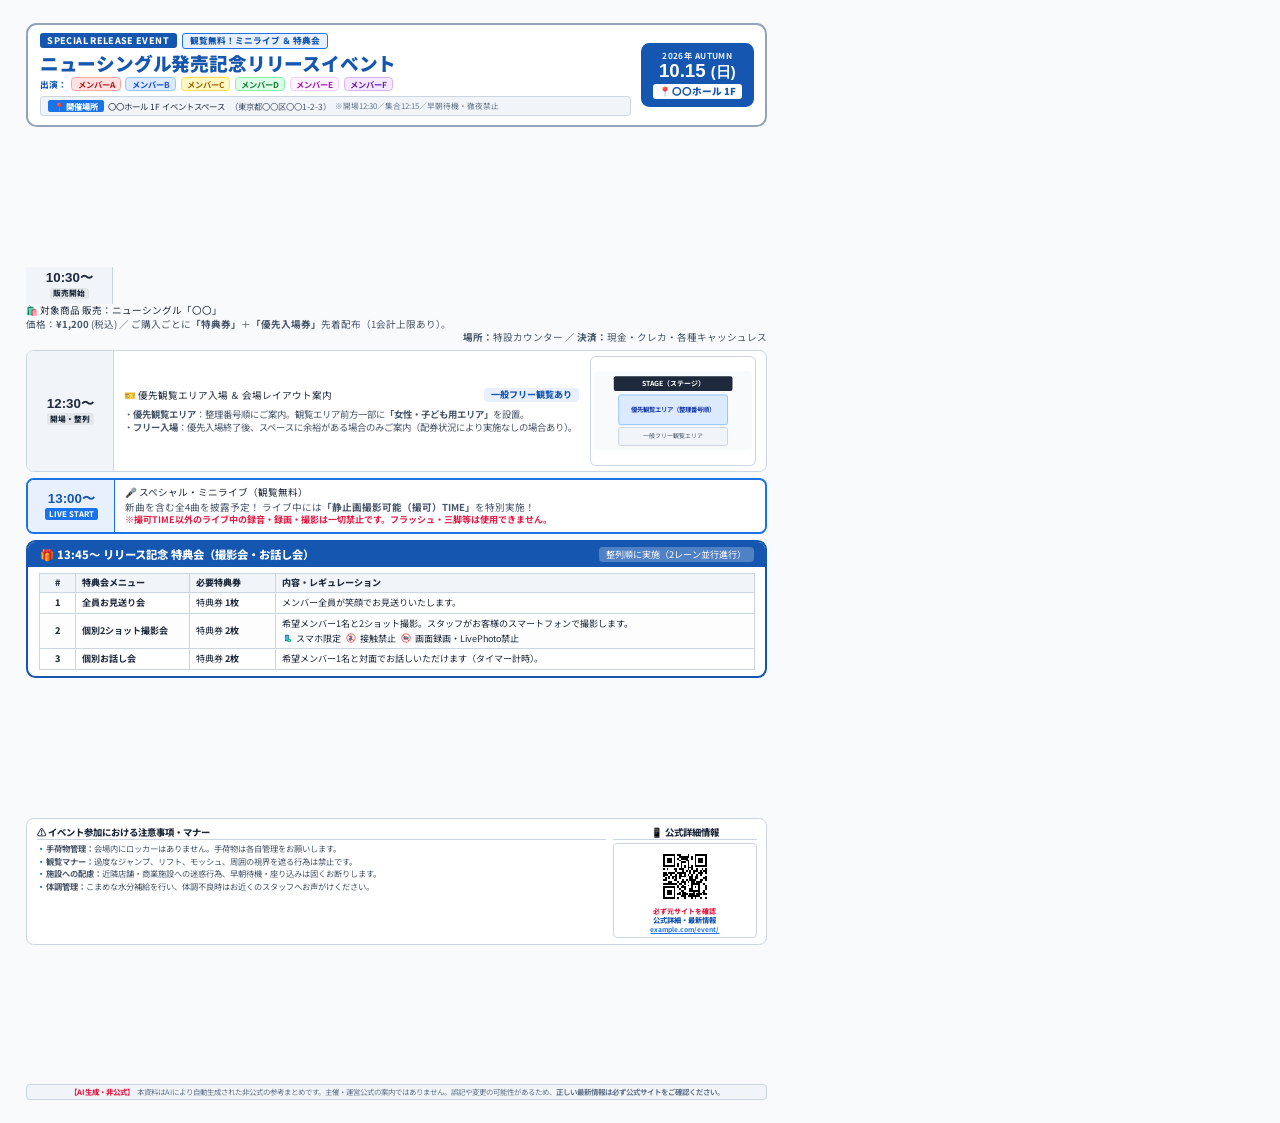
==== commit 015053e8: "feat: 更新" ====
--- a/skills/event-tokutenkai/templates/html-paged/index.html
+++ b/skills/event-tokutenkai/templates/html-paged/index.html
@@ -138,7 +138,7 @@
       <div class="tokuten-header-bar">
         <span style="font-weight: 800; font-size: 8.5pt;">🎁 13:45〜 リリース記念 特典会（撮影会・お話し会）</span>
         <span style="font-size: 6.8pt; background: rgba(255,255,255,0.25); padding: 0.3mm 2mm; border-radius: 1mm;">
-          完全手ぶら参加（荷物はカゴへ）
+          整列順に実施（2レーン並行進行）
         </span>
       </div>
       <div class="tokuten-body">
@@ -156,7 +156,7 @@
               <td style="text-align: center; font-weight: 800;">1</td>
               <td><strong>全員お見送り会</strong></td>
               <td>特典券 <strong>1枚</strong></td>
-              <td>長机を挟んでメンバー全員の前を順番に進み、お見送りいたします。荷物は事前にカゴへ預けてご参加ください。</td>
+              <td>メンバー全員が笑顔でお見送りいたします。</td>
             </tr>
             <tr>
               <td style="text-align: center; font-weight: 800;">2</td>
@@ -167,7 +167,7 @@
                 <div style="margin-top: 0.8mm; display: flex; align-items: center; gap: 1.2mm;">
                   <span class="rule-pill-item"><img src="assets/icons/smartphone-only.svg" class="inline-icon" alt="スマホ"> スマホ限定</span>
                   <span class="rule-pill-item"><img src="assets/icons/no-touch.svg" class="inline-icon" alt="接触禁止"> 接触禁止</span>
-                  <span class="rule-pill-item"><img src="assets/icons/bag-basket.svg" class="inline-icon" alt="手ぶら"> 手ぶら整列</span>
+                  <span class="rule-pill-item"><img src="assets/icons/no-video.svg" class="inline-icon" alt="録画禁止"> 画面録画・LivePhoto禁止</span>
                 </div>
               </td>
             </tr>
@@ -175,7 +175,7 @@
               <td style="text-align: center; font-weight: 800;">3</td>
               <td><strong>個別お話し会</strong></td>
               <td>特典券 <strong>2枚</strong></td>
-              <td>希望メンバー1名と対面でお話しいただけます（タイマー計時・手ぶら参加）。</td>
+              <td>希望メンバー1名と対面でお話しいただけます（タイマー計時）。</td>
             </tr>
           </tbody>
         </table>
--- a/skills/event-tokutenkai/templates/html-paged/layout.css
+++ b/skills/event-tokutenkai/templates/html-paged/layout.css
@@ -168,15 +168,15 @@
   margin-right: 1.5mm;
 }
 
-/* 開催場所行（ヘッダー統合） */
+/* 開催場所行（ヘッダー統合・名前の圧倒的強調） */
 .header-loc-row {
   display: flex;
   align-items: center;
   flex-wrap: wrap;
   gap: 1.2mm;
   background: var(--color-bg-sub);
-  border: 0.6pt solid var(--color-border);
-  padding: 0.7mm 1.8mm;
+  border: 0.8pt solid var(--color-border);
+  padding: 0.8mm 1.8mm;
   border-radius: 1mm;
   font-size: 6.3pt;
   line-height: 1.25;
@@ -187,23 +187,43 @@
   background: var(--color-primary);
   color: #ffffff;
   font-weight: 800;
-  font-size: 6.0pt;
-  padding: 0.2mm 1.4mm;
-  border-radius: 0.6mm;
-}
-
-.loc-name {
-  font-weight: 800;
-  color: var(--color-text-main);
+  font-size: 6.2pt;
+  padding: 0.3mm 1.6mm;
+  border-radius: 0.6mm;
+  white-space: nowrap;
+}
+
+.loc-name-prominent {
+  font-size: 9.4pt;
+  font-weight: 900;
+  color: var(--color-primary-dark);
+  background: #ffffff;
+  border: 0.8pt solid var(--color-primary);
+  padding: 0.2mm 2.2mm;
+  border-radius: 0.8mm;
+  letter-spacing: -0.01em;
+  white-space: nowrap;
+}
+
+.loc-access-pill {
+  background: var(--color-secondary-light);
+  color: var(--color-secondary);
+  border: 0.5pt solid var(--color-secondary);
+  font-size: 6.2pt;
+  font-weight: 800;
+  padding: 0.2mm 1.6mm;
+  border-radius: 0.6mm;
+  white-space: nowrap;
 }
 
 .loc-addr {
   color: var(--color-text-sub);
+  white-space: nowrap;
 }
 
 .loc-note {
-  color: var(--color-secondary);
-  font-weight: 700;
+  color: var(--color-text-muted);
+  font-size: 5.8pt;
 }
 
 /* 日時バッジ */
@@ -235,12 +255,14 @@
 }
 
 .date-badge-venue {
-  font-size: 6.0pt;
-  font-weight: 700;
-  margin-top: 0.4mm;
-  background: rgba(255, 255, 255, 0.2);
-  padding: 0.3mm 1mm;
-  border-radius: 0.6mm;
+  font-size: 7.2pt;
+  font-weight: 900;
+  margin-top: 0.5mm;
+  background: #ffffff;
+  color: var(--color-primary-dark);
+  padding: 0.4mm 1.2mm;
+  border-radius: 0.8mm;
+  letter-spacing: -0.01em;
 }
 
 /* ==========================================================================
@@ -285,7 +307,7 @@
   color: var(--color-text-main);
 }
 
-/* STEP 1: 物販 */
+/* STEP 1: 物販（特典券の値段・種類・上限の視覚的強調） */
 .card-step-goods {
   background: var(--color-card-bg);
   border: 1.2pt solid var(--color-border);
@@ -296,48 +318,116 @@
 
 .goods-content-row {
   flex: 1;
-  padding: 1.5mm 2.8mm;
+  padding: 1.4mm 2.6mm;
   display: flex;
   flex-direction: column;
   gap: 0.8mm;
 }
 
-.goods-header-line {
-  display: flex;
+.goods-main-bar {
+  display: flex;
+  align-items: center;
   justify-content: space-between;
-  align-items: center;
-  gap: 2mm;
-}
-
-.goods-title {
-  font-size: 8.2pt;
-  font-weight: 800;
-  color: var(--color-primary-dark);
+  flex-wrap: wrap;
+  gap: 1.4mm;
+}
+
+.goods-product-block {
   display: flex;
   align-items: center;
   gap: 1.2mm;
 }
 
-.goods-rule-pill {
-  background: var(--color-secondary-light);
-  border: 0.6pt solid var(--color-secondary);
-  color: var(--color-secondary);
+.product-badge {
+  background: var(--color-primary-dark);
+  color: #ffffff;
   font-size: 6.0pt;
   font-weight: 800;
-  padding: 0.2mm 1.5mm;
-  border-radius: 0.8mm;
-}
-
-.goods-details-grid {
-  display: grid;
-  grid-template-columns: 1fr auto;
-  gap: 2mm;
-  font-size: 6.5pt;
+  padding: 0.2mm 1.4mm;
+  border-radius: 0.5mm;
+  white-space: nowrap;
+}
+
+.product-name {
+  font-size: 8.4pt;
+  font-weight: 900;
+  color: var(--color-primary-dark);
+  white-space: nowrap;
+}
+
+.product-price-highlight {
+  font-family: var(--font-num);
+  font-size: 9.6pt;
+  font-weight: 900;
+  color: #b91c1c;
+  background: #fee2e2;
+  border: 0.5pt solid #f87171;
+  padding: 0.2mm 1.8mm;
+  border-radius: 0.6mm;
+  white-space: nowrap;
+}
+
+.goods-ticket-price-box {
+  display: flex;
+  align-items: center;
+  gap: 1.2mm;
+}
+
+.ticket-rate-badge {
+  background: var(--color-primary-light);
+  border: 0.7pt solid var(--color-primary);
+  color: var(--color-primary-dark);
+  font-size: 6.6pt;
+  font-weight: 800;
+  padding: 0.3mm 1.8mm;
+  border-radius: 0.6mm;
+  display: inline-flex;
+  align-items: center;
+  gap: 0.8mm;
+  white-space: nowrap;
+}
+
+.ticket-usage-tag {
+  font-size: 6.0pt;
+  font-weight: 800;
+  padding: 0.2mm 1.2mm;
+  border-radius: 0.5mm;
+  white-space: nowrap;
+}
+
+.tag-talk {
+  background: #e0f2fe;
+  color: #0369a1;
+  border: 0.5pt solid #7dd3fc;
+}
+
+.tag-kuji {
+  background: #fef3c7;
+  color: #b45309;
+  border: 0.5pt solid #fcd34d;
+}
+
+.goods-limit-badge {
+  background: #fef2f2;
+  border: 0.6pt solid #ef4444;
+  color: #b91c1c;
+  font-size: 6.0pt;
+  font-weight: 800;
+  padding: 0.2mm 1.4mm;
+  border-radius: 0.6mm;
+  white-space: nowrap;
+}
+
+.goods-sub-row {
+  display: flex;
+  align-items: center;
+  justify-content: space-between;
+  font-size: 6.3pt;
   color: var(--color-text-sub);
-  line-height: 1.3;
-}
-
-/* STEP 2: 優先入場 ＆ 会場レイアウト案内 */
+  line-height: 1.25;
+}
+
+/* STEP 2: 優先入場 ＆ 会場レイアウト案内（優先観覧券の有無・条件明示） */
 .card-step-map {
   background: var(--color-card-bg);
   border: 1.2pt solid var(--color-border);
@@ -348,7 +438,7 @@
 
 .map-content-row {
   flex: 1;
-  padding: 1.5mm 2.8mm;
+  padding: 1.4mm 2.6mm;
   display: flex;
   justify-content: space-between;
   align-items: center;
@@ -359,44 +449,74 @@
   flex: 1;
   display: flex;
   flex-direction: column;
+  gap: 0.6mm;
+}
+
+.priority-status-row {
+  display: flex;
+  align-items: center;
+  flex-wrap: wrap;
+  gap: 1.2mm;
+}
+
+.badge-priority-yes {
+  background: #15803d;
+  color: #ffffff;
+  font-size: 7.0pt;
+  font-weight: 900;
+  padding: 0.3mm 2mm;
+  border-radius: 0.6mm;
+  display: inline-flex;
+  align-items: center;
   gap: 0.8mm;
-}
-
-.map-title-row {
-  display: flex;
-  align-items: center;
-  justify-content: space-between;
-  gap: 2mm;
-}
-
-.map-title {
-  font-size: 8.2pt;
-  font-weight: 800;
-  color: var(--color-primary-dark);
-}
-
-.map-tag {
-  background: var(--color-primary-light);
-  color: var(--color-primary-dark);
+  white-space: nowrap;
+}
+
+.badge-priority-condition {
+  background: #fef3c7;
+  color: #92400e;
+  border: 0.6pt solid #f59e0b;
+  font-size: 6.3pt;
+  font-weight: 800;
+  padding: 0.2mm 1.5mm;
+  border-radius: 0.6mm;
+  white-space: nowrap;
+}
+
+.badge-priority-time {
+  background: var(--color-primary-dark);
+  color: #ffffff;
+  font-size: 6.3pt;
+  font-weight: 800;
+  padding: 0.2mm 1.5mm;
+  border-radius: 0.6mm;
+  white-space: nowrap;
+}
+
+.badge-free-available {
+  background: var(--color-bg-sub);
+  color: var(--color-text-main);
+  border: 0.5pt solid var(--color-border);
   font-size: 6.0pt;
-  font-weight: 800;
-  padding: 0.2mm 1.5mm;
-  border-radius: 0.8mm;
-  border: 0.5pt solid var(--color-primary);
+  font-weight: 700;
+  padding: 0.2mm 1.2mm;
+  border-radius: 0.6mm;
+  white-space: nowrap;
 }
 
 .map-info-list {
-  font-size: 6.4pt;
+  font-size: 6.3pt;
   color: var(--color-text-sub);
-  line-height: 1.32;
+  line-height: 1.3;
   list-style: none;
   padding-left: 0;
+  margin-top: 0.2mm;
 }
 
 .map-info-list li {
   position: relative;
   padding-left: 1.1em;
-  margin-top: 0.4mm;
+  margin-top: 0.3mm;
 }
 
 .map-info-list li::before {
@@ -427,7 +547,7 @@
   display: block;
 }
 
-/* STEP 3: ミニライブ（主役①） */
+/* STEP 3: ミニライブ（ライブ時間・撮影禁止アラートの強調） */
 .card-step-live {
   background: #ffffff;
   border: 1.5pt solid var(--color-primary);
@@ -436,9 +556,17 @@
   overflow: hidden;
 }
 
+.time-col-duration {
+  font-size: 5.4pt;
+  font-weight: 700;
+  color: var(--color-primary-dark);
+  margin-top: 0.3mm;
+  white-space: nowrap;
+}
+
 .live-body-layout {
   flex: 1;
-  padding: 1.6mm 2.8mm;
+  padding: 1.5mm 2.6mm;
   display: flex;
   justify-content: space-between;
   align-items: center;
@@ -450,12 +578,30 @@
 }
 
 .live-main-title {
-  font-size: 9.5pt;
-  font-weight: 900;
-  color: var(--color-primary-dark);
-  display: flex;
-  align-items: center;
+  display: flex;
+  align-items: center;
+  flex-wrap: wrap;
   gap: 1.5mm;
+}
+
+.live-name-heading {
+  font-size: 9.6pt;
+  font-weight: 900;
+  color: var(--color-primary-dark);
+}
+
+.live-duration-pill {
+  background: #fef08a;
+  border: 0.8pt solid #ca8a04;
+  color: #854d0e;
+  font-size: 7.0pt;
+  font-weight: 900;
+  padding: 0.2mm 1.8mm;
+  border-radius: 0.6mm;
+  display: inline-flex;
+  align-items: center;
+  gap: 0.8mm;
+  white-space: nowrap;
 }
 
 .live-free-badge {
@@ -465,14 +611,8 @@
   font-size: 6.2pt;
   font-weight: 800;
   padding: 0.2mm 1.5mm;
-  border-radius: 0.8mm;
-}
-
-.live-desc {
-  font-size: 6.6pt;
-  color: var(--color-text-sub);
-  margin-top: 0.5mm;
-  line-height: 1.28;
+  border-radius: 0.6mm;
+  white-space: nowrap;
 }
 
 .live-photo-alert {
@@ -480,6 +620,9 @@
   color: var(--color-secondary);
   font-weight: 700;
   margin-top: 0.3mm;
+  display: flex;
+  align-items: center;
+  gap: 1mm;
 }
 
 /* STEP 4: 特典会（主役②・最大区画） */
@@ -578,6 +721,68 @@
 
 .table-tokuten tr:nth-child(even) td {
   background: #fdfdfd;
+}
+
+/* 実施順バッジ */
+.order-badge {
+  font-size: 6.3pt;
+  font-weight: 900;
+  padding: 0.3mm 1.2mm;
+  border-radius: 0.6mm;
+  display: inline-block;
+  text-align: center;
+  white-space: nowrap;
+}
+
+.order-first {
+  background: #b45309;
+  color: #ffffff;
+}
+
+.order-second {
+  background: #475569;
+  color: #ffffff;
+}
+
+/* 特典券必要枚数バッジ（数字と価格の強調） */
+.tokuten-ticket-count-badge {
+  display: flex;
+  flex-direction: column;
+  align-items: center;
+  justify-content: center;
+  padding: 0.6mm 1mm;
+  border-radius: 0.8mm;
+  line-height: 1.1;
+}
+
+.count-2 {
+  background: #fef3c7;
+  border: 0.8pt solid #d97706;
+  color: #92400e;
+}
+
+.count-1 {
+  background: #f1f5f9;
+  border: 0.8pt solid #94a3b8;
+  color: #334155;
+}
+
+.count-num {
+  font-family: var(--font-num);
+  font-size: 11pt;
+  font-weight: 900;
+  line-height: 1;
+}
+
+.count-unit {
+  font-size: 6.0pt;
+  font-weight: 800;
+}
+
+.count-price {
+  font-size: 5.6pt;
+  font-weight: 700;
+  opacity: 0.85;
 }
 
 /* 推し運検定 内訳サブテーブル */
@@ -602,6 +807,46 @@
   border: 0.4pt solid var(--color-border);
 }
 
+/* くじ賞品タグ（色分け） */
+.kuji-prize-tag {
+  display: inline-block;
+  font-size: 6.2pt;
+  font-weight: 900;
+  padding: 0.2mm 1.4mm;
+  border-radius: 0.5mm;
+  white-space: nowrap;
+}
+
+.prize-oshi {
+  background: #fee2e2;
+  color: #991b1b;
+  border: 0.4pt solid #f87171;
+}
+
+.prize-back {
+  background: #fef3c7;
+  color: #92400e;
+  border: 0.4pt solid #f59e0b;
+}
+
+.prize-3shot {
+  background: #e0f2fe;
+  color: #0369a1;
+  border: 0.4pt solid #38bdf8;
+}
+
+.prize-solo {
+  background: #f3e8ff;
+  color: #6b21a8;
+  border: 0.4pt solid #c084fc;
+}
+
+.prize-group {
+  background: #dcfce7;
+  color: #166534;
+  border: 0.4pt solid #4ade80;
+}
+
 /* 特典会イラストサムネイルストリップ */
 .tokuten-visuals-strip {
   display: flex;
@@ -647,35 +892,49 @@
   color: var(--color-text-sub);
 }
 
-/* レギュレーション・禁止事項タグ群 */
-.tokuten-rules-bar {
-  display: flex;
-  align-items: center;
-  flex-wrap: wrap;
-  gap: 1mm;
+/* 特典会 4大重要ルールカード（アイコングリッド） */
+.tokuten-rules-card {
+  display: grid;
+  grid-template-columns: repeat(4, 1fr);
+  gap: 1.4mm;
+  background: #ffffff;
+  border: 0.8pt solid var(--color-secondary);
+  border-radius: 1.2mm;
+  padding: 1mm 1.6mm;
+}
+
+.tokuten-rule-col {
+  display: flex;
+  align-items: center;
+  gap: 1.2mm;
   font-size: 6.0pt;
-  background: #ffffff;
-  border: 0.6pt solid var(--color-secondary);
-  border-radius: 1mm;
-  padding: 0.8mm 1.6mm;
-}
-
-.rule-alert-label {
-  background: var(--color-secondary);
-  color: #ffffff;
-  font-weight: 800;
-  font-size: 5.8pt;
-  padding: 0.2mm 1.2mm;
-  border-radius: 0.5mm;
-  white-space: nowrap;
-}
-
-.rule-pill-item {
-  background: var(--color-secondary-light);
-  color: #991b1b;
-  font-weight: 700;
-  padding: 0.2mm 1mm;
-  border-radius: 0.5mm;
+  line-height: 1.2;
+}
+
+.rule-icon-box {
+  flex-shrink: 0;
+  width: 5mm;
+  height: 5mm;
+  display: flex;
+  align-items: center;
+  justify-content: center;
+}
+
+.rule-text-box {
+  display: flex;
+  flex-direction: column;
+}
+
+.rule-title-bold {
+  font-weight: 900;
+  color: var(--color-secondary);
+  font-size: 6.2pt;
+  white-space: nowrap;
+}
+
+.rule-desc-sub {
+  font-size: 5.4pt;
+  color: var(--color-text-sub);
   white-space: nowrap;
 }
 
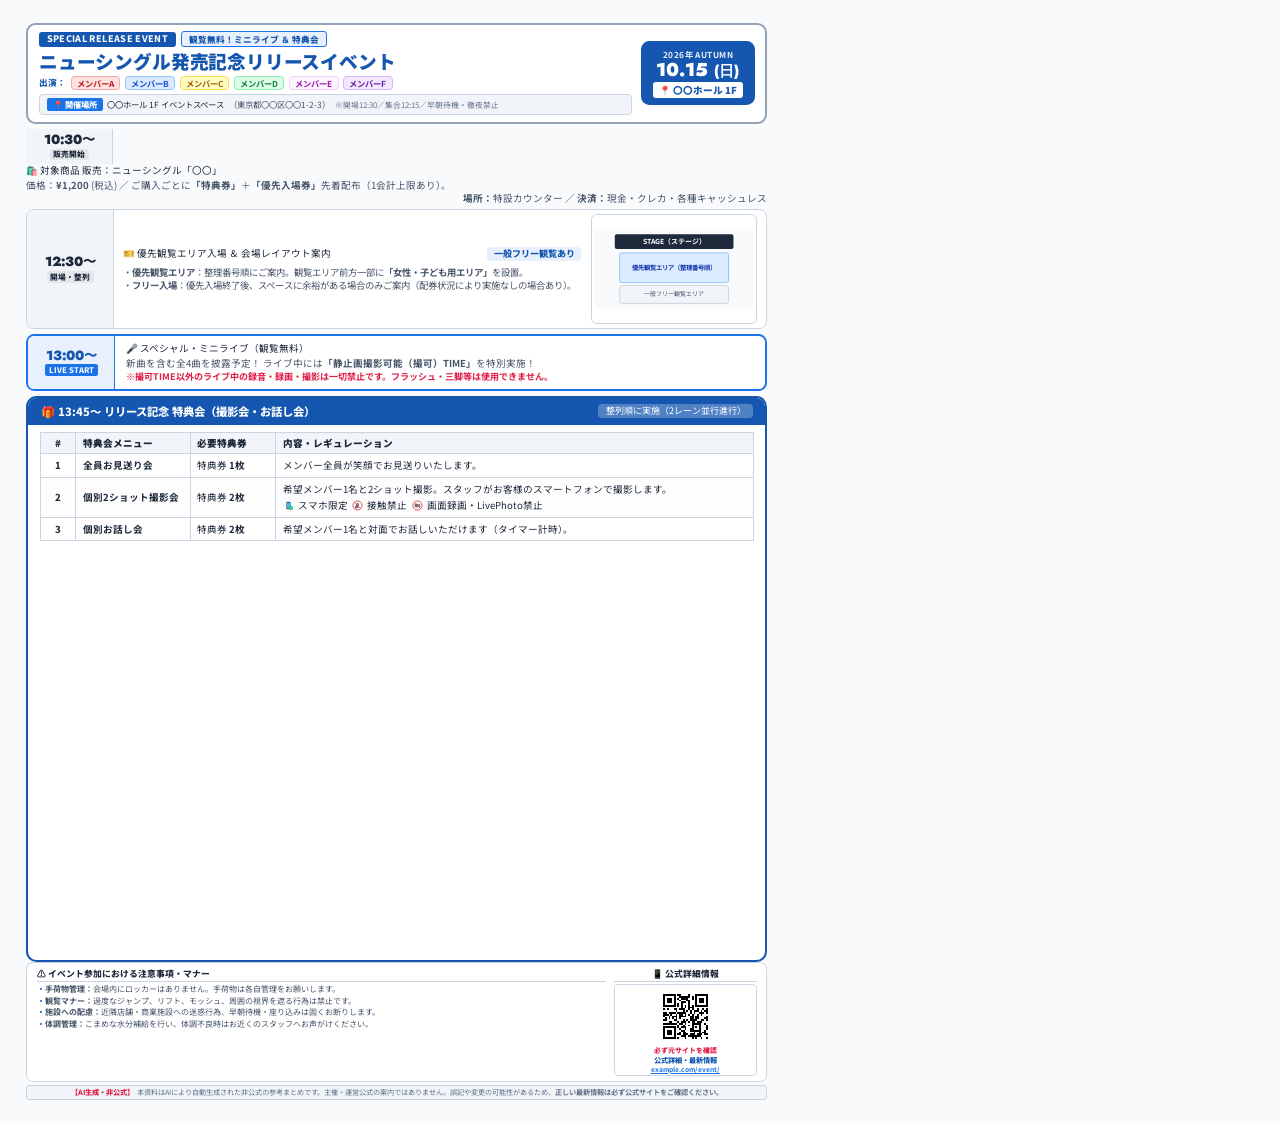
==== commit 32c92b19: "feat: フォントの選定基準を追加" ====
--- a/skills/event-tokutenkai/templates/html-paged/index.html
+++ b/skills/event-tokutenkai/templates/html-paged/index.html
@@ -3,10 +3,21 @@
 <head>
   <meta charset="UTF-8">
   <title>イベント＆特典会 告知フライヤー テンプレート</title>
-  <!-- Google Fonts: Noto Sans JP -->
+  <!-- Google Fonts: タイポグラフィ選定に応じたWebフォント
+       ※Vivliostyle CLIクラッシュ防止のため、ウェイトは必要最小限（例: wght@700,900等）に絞ること
+       【代表的なフォント選定パターン】
+       - パターン1 (モダン・ポップ): Jost (欧文数字) + Noto Sans JP (角ゴシック) [デフォルト]
+         family=Jost:wght@700;900&family=Noto+Sans+JP:wght@500;700;900
+       - パターン2 (優美・クラシカル): Cormorant Garamond (欧文) + Shippori Mincho (明朝)
+         family=Cormorant+Garamond:wght@600;700&family=Shippori+Mincho:wght@700
+       - パターン3 (熱気・ライブ): Oswald (コンデンスド欧文) + Noto Sans JP
+         family=Oswald:wght@700&family=Noto+Sans+JP:wght@700;900
+       - パターン4 (キュート・学園): Quicksand (ラウンド欧文) + Zen Maru Gothic (丸ゴシック)
+         family=Quicksand:wght@700&family=Zen+Maru+Gothic:wght@700;900
+  -->
   <link rel="preconnect" href="https://fonts.googleapis.com">
   <link rel="preconnect" href="https://fonts.gstatic.com" crossorigin>
-  <link href="https://fonts.googleapis.com/css2?family=Noto+Sans+JP:wght@400;500;700;900&display=swap" rel="stylesheet">
+  <link href="https://fonts.googleapis.com/css2?family=Jost:wght@700;900&family=Noto+Sans+JP:wght@500;700;900&display=swap" rel="stylesheet">
   <!-- テーマ定義（デザイントークン）とレイアウト -->
   <link rel="stylesheet" href="theme.css">
   <link rel="stylesheet" href="layout.css">
--- a/skills/event-tokutenkai/templates/html-paged/theme.css
+++ b/skills/event-tokutenkai/templates/html-paged/theme.css
@@ -31,10 +31,34 @@
   /* 背景画像（AI生成またはSVG/CSSパターン） */
   --bg-image: none;                  /* 例: url("bg-autumn.jpg") */
 
-  /* フォント指定 */
-  --font-body: "Noto Sans JP", -apple-system, BlinkMacSystemFont, "Segoe UI", sans-serif;
-  --font-display: "Noto Sans JP", sans-serif;
-  --font-num: "Helvetica Neue", Arial, sans-serif;
+  /* ==========================================================================
+     フォント・タイポグラフィ選定プリセット
+     Mac / Windows のOS標準インストールフォント（ヒラギノ、游ゴシック、游明朝、Impact等）を
+     最優先で活用し、外部Webフォント（Google Fonts等）と組み合わせてオフライン・高速・高品質を両立
+     ========================================================================== */
+
+  /* [選定パターン1: ポップ＆スクール・モダン] モダン角ゴシック + ジオメトリック欧文 (デフォルト) */
+  --font-body: "Hiragino Sans", "Hiragino Kaku Gothic ProN", "Yu Gothic", "Meiryo", "Noto Sans JP", sans-serif;
+  --font-display: "Hiragino Sans", "Hiragino Kaku Gothic ProN", "Yu Gothic", "Meiryo", "Noto Sans JP", sans-serif;
+  --font-num: "Jost", "Helvetica Neue", Arial, "Segoe UI", sans-serif;
+
+  /* [選定パターン2: 優美・透明感・愛・気品] しっぽり明朝／ヒラギノ明朝 + クラシカルセリフ欧文
+     --font-body: "Shippori Mincho", "Hiragino Mincho ProN", "Yu Mincho", "Noto Serif JP", serif;
+     --font-display: "Shippori Mincho", "Hiragino Mincho ProN", "Yu Mincho", "Noto Serif JP", serif;
+     --font-num: "Cormorant Garamond", "Times New Roman", "Georgia", serif;
+  */
+
+  /* [選定パターン3: ライブハウス・フェス・熱気] 極太角ゴシック + コンデンスド欧文（Impact / Oswald）
+     --font-body: "Hiragino Sans", "Yu Gothic", "Noto Sans JP", sans-serif;
+     --font-display: "Hiragino Sans", "Yu Gothic", "Noto Sans JP", sans-serif;
+     --font-num: "Impact", "Oswald", "Arial Black", "Helvetica Neue", sans-serif;
+  */
+
+  /* [選定パターン4: キュート・アイドル・親しみ] ポップ丸ゴシック + ラウンド欧文
+     --font-body: "Hiragino Maru Gothic ProN", "Zen Maru Gothic", "BIZ UDPGothic", "Meiryo", sans-serif;
+     --font-display: "Hiragino Maru Gothic ProN", "Zen Maru Gothic", "BIZ UDPGothic", "Meiryo", sans-serif;
+     --font-num: "Quicksand", "Arial Rounded MT Bold", "Nunito", "Helvetica Neue", sans-serif;
+  */
 
   /* 余白・スペーシング */
   --space-xs: 1.5mm;
--- a/skills/event-tokutenkai/templates/html-paged/layout.css
+++ b/skills/event-tokutenkai/templates/html-paged/layout.css
@@ -53,7 +53,6 @@
   padding: var(--page-padding-v) var(--page-padding-h);
   display: flex;
   flex-direction: column;
-  justify-content: space-between;
 }
 
 /* ==========================================================================
@@ -62,12 +61,13 @@
 .poster-header {
   background: var(--color-card-bg);
   border: 1.5pt solid var(--color-border-bold);
-  border-radius: 2.8mm;
-  padding: 2.2mm 3mm;
+  border-radius: 2.5mm;
+  padding: 1.8mm 2.8mm;
   display: flex;
   justify-content: space-between;
   align-items: center;
   gap: 2.5mm;
+  flex-shrink: 0;
 }
 
 .header-left-col {
@@ -271,8 +271,10 @@
 .timeline-container {
   display: flex;
   flex-direction: column;
-  gap: 1.6mm;
-  margin: 1.2mm 0;
+  gap: 1.3mm;
+  margin-top: 1.3mm;
+  margin-bottom: 0;
+  flex: 1 1 auto;
 }
 
 /* 共通統一時刻カラム */
@@ -286,7 +288,7 @@
   text-align: center;
   background: var(--color-bg-sub);
   border-right: 1.2pt solid var(--color-border);
-  padding: 1.2mm 1mm;
+  padding: 1.1mm 1mm;
 }
 
 .time-col-val {
@@ -300,7 +302,7 @@
 .time-col-label {
   font-size: 5.8pt;
   font-weight: 800;
-  margin-top: 0.4mm;
+  margin-top: 0.3mm;
   padding: 0.2mm 1mm;
   border-radius: 0.6mm;
   background: rgba(0, 0, 0, 0.06);
@@ -314,14 +316,15 @@
   border-radius: 2mm;
   display: flex;
   overflow: hidden;
+  flex-shrink: 0;
 }
 
 .goods-content-row {
   flex: 1;
-  padding: 1.4mm 2.6mm;
-  display: flex;
-  flex-direction: column;
-  gap: 0.8mm;
+  padding: 1.1mm 2.4mm;
+  display: flex;
+  flex-direction: column;
+  gap: 0.6mm;
 }
 
 .goods-main-bar {
@@ -434,15 +437,16 @@
   border-radius: 2mm;
   display: flex;
   overflow: hidden;
+  flex-shrink: 0;
 }
 
 .map-content-row {
   flex: 1;
-  padding: 1.4mm 2.6mm;
+  padding: 1.1mm 2.4mm;
   display: flex;
   justify-content: space-between;
   align-items: center;
-  gap: 3mm;
+  gap: 2.5mm;
 }
 
 .map-text-col {
@@ -551,13 +555,14 @@
 .card-step-live {
   background: #ffffff;
   border: 1.5pt solid var(--color-primary);
-  border-radius: 2mm;
+  border-radius: 2.2mm;
   display: flex;
   overflow: hidden;
+  flex-shrink: 0;
 }
 
 .time-col-duration {
-  font-size: 5.4pt;
+  font-size: 5.6pt;
   font-weight: 700;
   color: var(--color-primary-dark);
   margin-top: 0.3mm;
@@ -566,7 +571,7 @@
 
 .live-body-layout {
   flex: 1;
-  padding: 1.5mm 2.6mm;
+  padding: 1.6mm 2.8mm;
   display: flex;
   justify-content: space-between;
   align-items: center;
@@ -585,7 +590,7 @@
 }
 
 .live-name-heading {
-  font-size: 9.6pt;
+  font-size: 10.4pt;
   font-weight: 900;
   color: var(--color-primary-dark);
 }
@@ -594,10 +599,10 @@
   background: #fef08a;
   border: 0.8pt solid #ca8a04;
   color: #854d0e;
-  font-size: 7.0pt;
-  font-weight: 900;
-  padding: 0.2mm 1.8mm;
-  border-radius: 0.6mm;
+  font-size: 7.6pt;
+  font-weight: 900;
+  padding: 0.3mm 2.2mm;
+  border-radius: 0.8mm;
   display: inline-flex;
   align-items: center;
   gap: 0.8mm;
@@ -608,114 +613,120 @@
   background: var(--color-primary-light);
   color: var(--color-primary-dark);
   border: 0.6pt solid var(--color-primary);
-  font-size: 6.2pt;
-  font-weight: 800;
-  padding: 0.2mm 1.5mm;
-  border-radius: 0.6mm;
+  font-size: 6.8pt;
+  font-weight: 800;
+  padding: 0.3mm 1.8mm;
+  border-radius: 0.8mm;
   white-space: nowrap;
 }
 
 .live-photo-alert {
-  font-size: 6.3pt;
+  font-size: 6.8pt;
   color: var(--color-secondary);
   font-weight: 700;
-  margin-top: 0.3mm;
+  margin-top: 0.4mm;
   display: flex;
   align-items: center;
   gap: 1mm;
 }
 
-/* STEP 4: 特典会（主役②・最大区画） */
+/* STEP 4: 特典会（主役②・最大区画・スペース最大確保） */
 .card-step-tokuten {
   background: #ffffff;
-  border: 1.6pt solid var(--color-primary-dark);
-  border-radius: 2.5mm;
+  border: 1.8pt solid var(--color-primary-dark);
+  border-radius: 2.8mm;
   display: flex;
   flex-direction: column;
   overflow: hidden;
+  flex: 1 1 auto;
 }
 
 .tokuten-header-bar {
   background: var(--color-primary-dark);
   color: #ffffff;
-  padding: 1.4mm 3mm;
+  padding: 1.6mm 3.2mm;
   display: flex;
   justify-content: space-between;
   align-items: center;
 }
 
 .tokuten-header-title {
-  font-weight: 800;
-  font-size: 8.4pt;
+  font-weight: 900;
+  font-size: 9.6pt;
   display: flex;
   align-items: center;
   gap: 1.5mm;
 }
 
 .tokuten-header-tag {
-  font-size: 6.2pt;
+  font-size: 7.0pt;
+  font-weight: 800;
   background: rgba(255, 255, 255, 0.22);
-  padding: 0.2mm 1.8mm;
+  padding: 0.3mm 2.2mm;
   border-radius: 0.8mm;
 }
 
 .tokuten-body {
-  padding: 1.6mm 2.8mm;
-  display: flex;
-  flex-direction: column;
-  gap: 1.4mm;
+  padding: 2.0mm 3.0mm;
+  display: flex;
+  flex-direction: column;
+  justify-content: space-between;
+  gap: 1.8mm;
+  flex: 1 1 auto;
 }
 
 /* チームレーン案内行 */
 .tokuten-lanes-row {
   display: grid;
   grid-template-columns: 1fr 1fr;
-  gap: 2mm;
+  gap: 2.2mm;
 }
 
 .lane-box {
   border: 0.8pt solid var(--color-border);
-  border-radius: 1.2mm;
-  padding: 1mm 1.8mm;
+  border-radius: 1.4mm;
+  padding: 1.2mm 2.0mm;
   background: var(--color-bg-sub);
   display: flex;
   align-items: center;
-  gap: 1.5mm;
+  gap: 1.8mm;
 }
 
 .lane-box-title {
   font-weight: 800;
-  font-size: 6.6pt;
+  font-size: 7.4pt;
   white-space: nowrap;
 }
 
 .lane-box-members {
-  font-size: 6.2pt;
+  font-size: 6.8pt;
   font-weight: 700;
   display: flex;
   flex-wrap: wrap;
-  gap: 0.8mm;
+  gap: 1.0mm;
 }
 
 /* 特典会テーブル */
 .table-tokuten {
   width: 100%;
   border-collapse: collapse;
-  font-size: 6.8pt;
+  font-size: 7.2pt;
+  line-height: 1.34;
 }
 
 .table-tokuten th {
   background: var(--color-bg-sub);
   color: var(--color-text-main);
-  font-weight: 800;
-  padding: 0.8mm 1.6mm;
-  border: 0.5pt solid var(--color-border);
+  font-weight: 900;
+  font-size: 7.2pt;
+  padding: 1.0mm 1.8mm;
+  border: 0.6pt solid var(--color-border);
   text-align: left;
 }
 
 .table-tokuten td {
-  padding: 1mm 1.6mm;
-  border: 0.5pt solid var(--color-border);
+  padding: 1.3mm 1.8mm;
+  border: 0.6pt solid var(--color-border);
   vertical-align: middle;
 }
 
@@ -725,10 +736,10 @@
 
 /* 実施順バッジ */
 .order-badge {
-  font-size: 6.3pt;
-  font-weight: 900;
-  padding: 0.3mm 1.2mm;
-  border-radius: 0.6mm;
+  font-size: 7.0pt;
+  font-weight: 900;
+  padding: 0.4mm 1.6mm;
+  border-radius: 0.7mm;
   display: inline-block;
   text-align: center;
   white-space: nowrap;
@@ -750,101 +761,102 @@
   flex-direction: column;
   align-items: center;
   justify-content: center;
-  padding: 0.6mm 1mm;
-  border-radius: 0.8mm;
+  padding: 0.8mm 1.2mm;
+  border-radius: 1mm;
   line-height: 1.1;
 }
 
 .count-2 {
   background: #fef3c7;
-  border: 0.8pt solid #d97706;
+  border: 1.0pt solid #d97706;
   color: #92400e;
 }
 
 .count-1 {
   background: #f1f5f9;
-  border: 0.8pt solid #94a3b8;
+  border: 1.0pt solid #94a3b8;
   color: #334155;
 }
 
 .count-num {
   font-family: var(--font-num);
-  font-size: 11pt;
+  font-size: 13.5pt;
   font-weight: 900;
   line-height: 1;
 }
 
 .count-unit {
-  font-size: 6.0pt;
+  font-size: 7.0pt;
   font-weight: 800;
 }
 
 .count-price {
-  font-size: 5.6pt;
-  font-weight: 700;
-  opacity: 0.85;
+  font-size: 6.4pt;
+  font-weight: 800;
+  opacity: 0.9;
 }
 
 /* 推し運検定 内訳サブテーブル */
 .kuji-subtable {
   width: 100%;
   border-collapse: collapse;
-  margin-top: 0.8mm;
-  font-size: 6.2pt;
+  margin-top: 1.0mm;
+  font-size: 6.8pt;
   background: #ffffff;
 }
 
 .kuji-subtable th {
   background: var(--color-primary-light);
   color: var(--color-primary-dark);
-  font-weight: 800;
-  padding: 0.5mm 1.2mm;
-  border: 0.4pt solid var(--color-border);
+  font-weight: 900;
+  font-size: 6.8pt;
+  padding: 0.7mm 1.4mm;
+  border: 0.5pt solid var(--color-border);
 }
 
 .kuji-subtable td {
-  padding: 0.6mm 1.2mm;
-  border: 0.4pt solid var(--color-border);
+  padding: 0.8mm 1.4mm;
+  border: 0.5pt solid var(--color-border);
 }
 
 /* くじ賞品タグ（色分け） */
 .kuji-prize-tag {
   display: inline-block;
-  font-size: 6.2pt;
-  font-weight: 900;
-  padding: 0.2mm 1.4mm;
-  border-radius: 0.5mm;
+  font-size: 7.0pt;
+  font-weight: 900;
+  padding: 0.3mm 1.8mm;
+  border-radius: 0.6mm;
   white-space: nowrap;
 }
 
 .prize-oshi {
   background: #fee2e2;
   color: #991b1b;
-  border: 0.4pt solid #f87171;
+  border: 0.5pt solid #f87171;
 }
 
 .prize-back {
   background: #fef3c7;
   color: #92400e;
-  border: 0.4pt solid #f59e0b;
+  border: 0.5pt solid #f59e0b;
 }
 
 .prize-3shot {
   background: #e0f2fe;
   color: #0369a1;
-  border: 0.4pt solid #38bdf8;
+  border: 0.5pt solid #38bdf8;
 }
 
 .prize-solo {
   background: #f3e8ff;
   color: #6b21a8;
-  border: 0.4pt solid #c084fc;
+  border: 0.5pt solid #c084fc;
 }
 
 .prize-group {
   background: #dcfce7;
   color: #166534;
-  border: 0.4pt solid #4ade80;
+  border: 0.5pt solid #4ade80;
 }
 
 /* 特典会イラストサムネイルストリップ */
@@ -852,69 +864,71 @@
   display: flex;
   align-items: center;
   justify-content: space-between;
-  gap: 1.5mm;
+  gap: 1.6mm;
   background: var(--color-bg-sub);
   border: 0.5pt solid var(--color-border);
   border-radius: 1.2mm;
-  padding: 1mm 1.5mm;
+  padding: 1.2mm 1.8mm;
 }
 
 .tokuten-visual-item {
   display: flex;
   align-items: center;
-  gap: 1mm;
+  gap: 1.2mm;
   background: #ffffff;
-  border: 0.4pt solid var(--color-border);
+  border: 0.5pt solid var(--color-border);
   border-radius: 1mm;
-  padding: 0.6mm 1.2mm;
+  padding: 0.8mm 1.4mm;
   flex: 1;
 }
 
 .tokuten-thumb {
-  width: 13mm;
-  height: 10mm;
+  width: 14mm;
+  height: 11mm;
   object-fit: cover;
   border-radius: 0.6mm;
   display: block;
 }
 
 .tokuten-thumb-text {
-  font-size: 5.8pt;
-  line-height: 1.2;
+  font-size: 6.2pt;
+  line-height: 1.22;
 }
 
 .tokuten-thumb-title {
-  font-weight: 800;
+  font-weight: 900;
+  font-size: 6.6pt;
   color: var(--color-primary-dark);
 }
 
 .tokuten-thumb-sub {
   color: var(--color-text-sub);
-}
-
-/* 特典会 4大重要ルールカード（アイコングリッド） */
+  font-size: 5.6pt;
+}
+
+/* 特典会 4大重要ルールカード（アイコングリッド：公式禁止事項を網羅） */
 .tokuten-rules-card {
   display: grid;
   grid-template-columns: repeat(4, 1fr);
+  gap: 1.8mm;
+  background: #ffffff;
+  border: 1.0pt solid var(--color-secondary);
+  border-radius: 1.4mm;
+  padding: 1.3mm 2.2mm;
+}
+
+.tokuten-rule-col {
+  display: flex;
+  align-items: center;
   gap: 1.4mm;
-  background: #ffffff;
-  border: 0.8pt solid var(--color-secondary);
-  border-radius: 1.2mm;
-  padding: 1mm 1.6mm;
-}
-
-.tokuten-rule-col {
-  display: flex;
-  align-items: center;
-  gap: 1.2mm;
-  font-size: 6.0pt;
-  line-height: 1.2;
+  font-size: 6.6pt;
+  line-height: 1.25;
 }
 
 .rule-icon-box {
   flex-shrink: 0;
-  width: 5mm;
-  height: 5mm;
+  width: 5.5mm;
+  height: 5.5mm;
   display: flex;
   align-items: center;
   justify-content: center;
@@ -928,39 +942,41 @@
 .rule-title-bold {
   font-weight: 900;
   color: var(--color-secondary);
-  font-size: 6.2pt;
+  font-size: 7.2pt;
   white-space: nowrap;
 }
 
 .rule-desc-sub {
-  font-size: 5.4pt;
+  font-size: 6.0pt;
   color: var(--color-text-sub);
   white-space: nowrap;
 }
 
 /* ==========================================================================
-   3. ボトムグリッド（注意事項 ＆ 公式ベクターQRコード）
+   3. ボトムグリッド（注意事項 ＆ 公式ベクターQRコード：下部寄せ配置）
    ========================================================================== */
 .bottom-grid {
+  margin-top: auto;
   display: grid;
   grid-template-columns: 1fr 38mm;
   gap: 2mm;
   background: var(--color-card-bg);
-  border: 1.2pt solid var(--color-border);
-  border-radius: 2mm;
-  padding: 1.8mm 2.5mm;
+  border: 1.0pt solid var(--color-border);
+  border-radius: 1.8mm;
+  padding: 1.4mm 2.4mm;
+  flex-shrink: 0;
 }
 
 .bottom-block-title {
-  font-size: 7.0pt;
+  font-size: 6.6pt;
   font-weight: 800;
   color: var(--color-text-main);
   display: flex;
   align-items: center;
   gap: 1mm;
-  margin-bottom: 0.8mm;
-  padding-bottom: 0.3mm;
-  border-bottom: 0.6pt solid var(--color-border);
+  margin-bottom: 0.6mm;
+  padding-bottom: 0.2mm;
+  border-bottom: 0.5pt solid var(--color-border);
 }
 
 .bottom-list-rules {
@@ -969,14 +985,14 @@
   margin: 0;
   display: flex;
   flex-direction: column;
-  gap: 0.5mm;
+  gap: 0.4mm;
 }
 
 .bottom-list-rules li {
   position: relative;
   padding-left: 1.1em;
-  font-size: 6.2pt;
-  line-height: 1.3;
+  font-size: 6.0pt;
+  line-height: 1.28;
   color: var(--color-text-sub);
 }
 
@@ -1002,9 +1018,9 @@
   display: flex;
   flex-direction: column;
   align-items: center;
-  gap: 0.5mm;
+  gap: 0.4mm;
   background: #ffffff;
-  padding: 0.8mm;
+  padding: 0.6mm;
   border: 0.5pt solid var(--color-border);
   border-radius: 1.2mm;
   width: 100%;
@@ -1051,18 +1067,19 @@
 }
 
 /* ==========================================================================
-   4. フッター免責バー
+   4. フッター免責バー（最下部配置）
    ========================================================================== */
 .footer-disclaimer {
   background: var(--color-bg-sub);
   border: 0.5pt solid var(--color-border);
-  border-radius: 1mm;
-  padding: 0.6mm 2mm;
-  font-size: 5.6pt;
-  line-height: 1.25;
+  border-radius: 0.8mm;
+  padding: 0.5mm 1.8mm;
+  font-size: 5.4pt;
+  line-height: 1.2;
   color: var(--color-text-muted);
   text-align: center;
   margin-top: 0.8mm;
+  flex-shrink: 0;
 }
 
 .footer-disclaimer-tag {
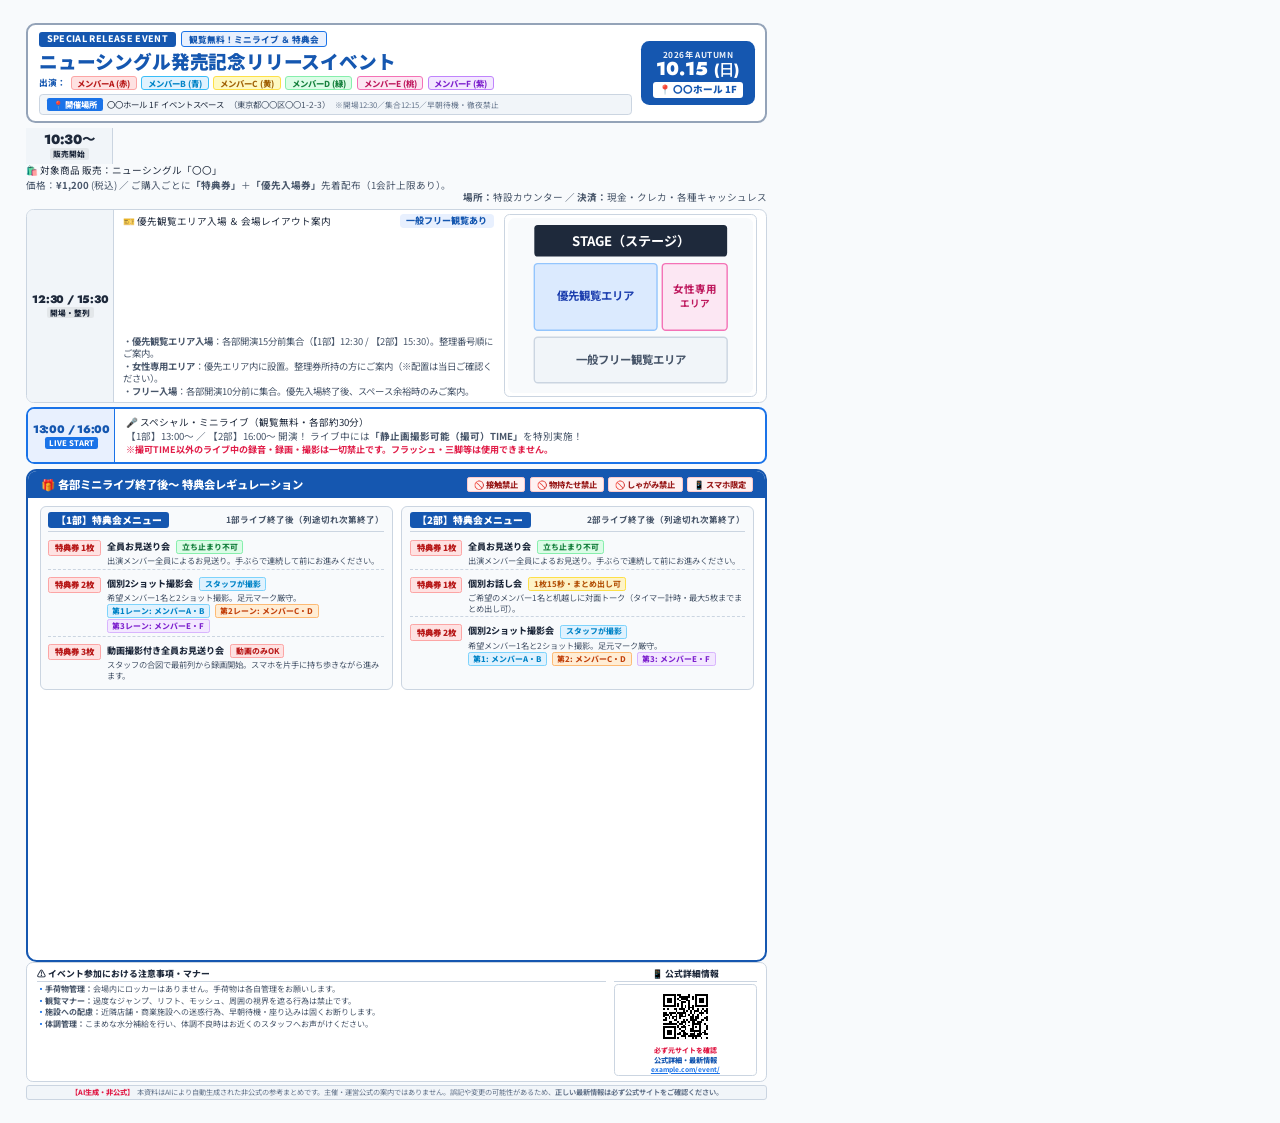
==== commit f7be2b83: "feat: skillを更新" ====
--- a/skills/event-tokutenkai/templates/html-paged/index.html
+++ b/skills/event-tokutenkai/templates/html-paged/index.html
@@ -43,12 +43,12 @@
       <!-- 出演者チップ一覧（メンバーカラーまたは組分けチップ） -->
       <div class="header-members-line">
         <span style="font-weight: 800; color: var(--color-primary-dark);">出演：</span>
-        <span class="member-chip m-color-red">メンバーA</span>
-        <span class="member-chip m-color-blue">メンバーB</span>
-        <span class="member-chip m-color-yellow">メンバーC</span>
-        <span class="member-chip m-color-green">メンバーD</span>
-        <span class="member-chip m-color-pink">メンバーE</span>
-        <span class="member-chip m-color-purple">メンバーF</span>
+        <span class="member-chip m-red">メンバーA (赤)</span>
+        <span class="member-chip m-blue">メンバーB (青)</span>
+        <span class="member-chip m-yellow">メンバーC (黄)</span>
+        <span class="member-chip m-green">メンバーD (緑)</span>
+        <span class="member-chip m-pink">メンバーE (桃)</span>
+        <span class="member-chip m-purple">メンバーF (紫)</span>
         <!-- ※メンバーカラー未設定グループの場合は .team-chip を使用 -->
       </div>
 
@@ -70,7 +70,7 @@
   </header>
 
   <!-- ========================================================================
-       2. 時系列タイムライン（時系列順の厳守 ＆ 統一時刻枠）
+       2. 時系列タイムライン（時系列順の厳守 ＆ 2部制並記集約）
        ======================================================================== -->
   <main class="timeline-container">
 
@@ -93,103 +93,160 @@
       </div>
     </div>
 
-    <!-- STEP 2: 優先入場 ＆ 会場レイアウト（フロアマップSVG埋め込み） -->
+    <!-- STEP 2: 優先入場 ＆ 会場レイアウト（フロアマップSVG埋め込み・2部制並記） -->
     <div class="card-step-map">
       <div class="time-col-unified">
-        <span class="time-col-val">12:30〜</span>
+        <span class="time-col-val multi-time">12:30 / 15:30</span>
         <span class="time-col-label">開場・整列</span>
       </div>
-      <div class="map-content-row">
-        <div class="map-text-col">
+      <div class="entry-layout-row">
+        <div class="entry-text-col">
           <div class="standard-content-title" style="display: flex; align-items: center; justify-content: space-between;">
             <span>🎫 優先観覧エリア入場 ＆ 会場レイアウト案内</span>
             <span style="background: var(--color-primary-light); color: var(--color-primary-dark); font-size: 6.8pt; font-weight: 800; padding: 0.3mm 1.8mm; border-radius: 1mm;">
               一般フリー観覧あり
             </span>
           </div>
-          <div style="font-size: 7.0pt; color: var(--color-text-sub); margin-top: 0.8mm; line-height: 1.38;">
-            ・<strong>優先観覧エリア</strong>：整理番号順にご案内。観覧エリア前方一部に<strong>「女性・子ども用エリア」</strong>を設置。<br>
-            ・<strong>フリー入場</strong>：優先入場終了後、スペースに余裕がある場合のみご案内（配券状況により実施なしの場合あり）。
-          </div>
-        </div>
-        <div class="map-figure-col">
-          <!-- 会場レイアウト図SVG（ベクター） -->
-          <svg viewBox="0 0 160 80" xmlns="http://www.w3.org/2000/svg" style="width: 100%; height: 100%;">
-            <rect x="0" y="0" width="160" height="80" fill="#f8fafc" rx="4"/>
-            <rect x="20" y="5" width="120" height="15" fill="#1e293b" rx="2"/>
-            <text x="80" y="15" fill="#ffffff" font-size="7" font-weight="bold" text-anchor="middle">STAGE（ステージ）</text>
-            <rect x="25" y="24" width="110" height="30" fill="#dbeafe" stroke="#93c5fd" stroke-width="1" rx="2"/>
-            <text x="80" y="41" fill="#1e40af" font-size="6.5" font-weight="bold" text-anchor="middle">優先観覧エリア（整理番号順）</text>
-            <rect x="25" y="57" width="110" height="18" fill="#f1f5f9" stroke="#cbd5e1" stroke-width="1" rx="2"/>
-            <text x="80" y="68" fill="#475569" font-size="6" text-anchor="middle">一般フリー観覧エリア</text>
+          <div style="font-size: 7.0pt; color: var(--color-text-sub); margin-top: 0.6mm; line-height: 1.35;">
+            ・<strong>優先観覧エリア入場</strong>：各部開演15分前集合（【1部】12:30 / 【2部】15:30）。整理番号順にご案内。<br>
+            ・<strong>女性専用エリア</strong>：優先エリア内に設置。整理券所持の方にご案内（※配置は当日ご確認ください）。<br>
+            ・<strong>フリー入場</strong>：各部開演10分前に集合。優先入場終了後、スペース余裕時のみご案内。
+          </div>
+        </div>
+        <div class="entry-map-col">
+          <!-- 会場レイアウト図SVG（縦長ベクター構成） -->
+          <svg viewBox="0 0 140 100" xmlns="http://www.w3.org/2000/svg" class="map-figure">
+            <rect x="0" y="0" width="140" height="100" fill="#f8fafc" rx="4"/>
+            <!-- ステージ -->
+            <rect x="15" y="4" width="110" height="18" fill="#1e293b" rx="2"/>
+            <text x="70" y="16" fill="#ffffff" font-size="7.5" font-weight="bold" text-anchor="middle">STAGE（ステージ）</text>
+            <!-- 優先エリア & 女性専用エリア -->
+            <rect x="15" y="26" width="70" height="38" fill="#dbeafe" stroke="#93c5fd" stroke-width="0.8" rx="2"/>
+            <text x="50" y="47" fill="#1e40af" font-size="6.5" font-weight="bold" text-anchor="middle">優先観覧エリア</text>
+            <rect x="88" y="26" width="37" height="38" fill="#fce7f3" stroke="#f472b6" stroke-width="0.8" rx="2"/>
+            <text x="106.5" y="43" fill="#be185d" font-size="6.0" font-weight="bold" text-anchor="middle">女性専用</text>
+            <text x="106.5" y="51" fill="#be185d" font-size="5.5" font-weight="bold" text-anchor="middle">エリア</text>
+            <!-- 一般フリー観覧エリア -->
+            <rect x="15" y="68" width="110" height="26" fill="#f1f5f9" stroke="#cbd5e1" stroke-width="0.8" rx="2"/>
+            <text x="70" y="83" fill="#475569" font-size="6.5" font-weight="bold" text-anchor="middle">一般フリー観覧エリア</text>
           </svg>
         </div>
       </div>
     </div>
 
-    <!-- STEP 3: ミニライブ（主役①） -->
+    <!-- STEP 3: ミニライブ（主役①・2部制並記） -->
     <div class="card-step-live">
       <div class="time-col-unified" style="background: var(--color-primary-light); border-right-color: var(--color-primary);">
-        <span class="time-col-val" style="color: var(--color-primary-dark);">13:00〜</span>
+        <span class="time-col-val multi-time" style="color: var(--color-primary-dark);">13:00 / 16:00</span>
         <span class="time-col-label" style="background: var(--color-primary); color: #ffffff;">LIVE START</span>
       </div>
       <div class="live-body-layout">
         <div class="live-text-area">
-          <div class="live-main-title">🎤 スペシャル・ミニライブ（観覧無料）</div>
+          <div class="live-main-title">🎤 スペシャル・ミニライブ（観覧無料・各部約30分）</div>
           <div style="font-size: 7.2pt; color: var(--color-text-sub); margin-top: 0.6mm;">
-            新曲を含む全4曲を披露予定！ ライブ中には<strong>「静止画撮影可能（撮可）TIME」</strong>を特別実施！<br>
+            【1部】13:00〜 ／ 【2部】16:00〜 開演！ ライブ中には<strong>「静止画撮影可能（撮可）TIME」</strong>を特別実施！<br>
             <span style="font-size: 6.8pt; color: var(--color-secondary); font-weight: 700;">※撮可TIME以外のライブ中の録音・録画・撮影は一切禁止です。フラッシュ・三脚等は使用できません。</span>
           </div>
         </div>
       </div>
     </div>
 
-    <!-- STEP 4: 特典会（主役②・最大区画） -->
+    <!-- STEP 4: 特典会（主役②・2部制差分ダブルテーブル・隙間ない詳細記述） -->
     <div class="card-step-tokuten">
       <div class="tokuten-header-bar">
-        <span style="font-weight: 800; font-size: 8.5pt;">🎁 13:45〜 リリース記念 特典会（撮影会・お話し会）</span>
-        <span style="font-size: 6.8pt; background: rgba(255,255,255,0.25); padding: 0.3mm 2mm; border-radius: 1mm;">
-          整列順に実施（2レーン並行進行）
-        </span>
+        <span style="font-weight: 800; font-size: 8.5pt;">🎁 各部ミニライブ終了後〜 特典会レギュレーション</span>
+        <div class="tokuten-rules-strip">
+          <span class="tokuten-rule-pill">🚫 接触禁止</span>
+          <span class="tokuten-rule-pill">🚫 物持たせ禁止</span>
+          <span class="tokuten-rule-pill">🚫 しゃがみ禁止</span>
+          <span class="tokuten-rule-pill">📱 スマホ限定</span>
+        </div>
       </div>
       <div class="tokuten-body">
-        <table class="table-tokuten">
-          <thead>
-            <tr>
-              <th style="width: 5%; text-align: center;">#</th>
-              <th style="width: 16%;">特典会メニュー</th>
-              <th style="width: 12%;">必要特典券</th>
-              <th style="width: 67%;">内容・レギュレーション</th>
-            </tr>
-          </thead>
-          <tbody>
-            <tr>
-              <td style="text-align: center; font-weight: 800;">1</td>
-              <td><strong>全員お見送り会</strong></td>
-              <td>特典券 <strong>1枚</strong></td>
-              <td>メンバー全員が笑顔でお見送りいたします。</td>
-            </tr>
-            <tr>
-              <td style="text-align: center; font-weight: 800;">2</td>
-              <td><strong>個別2ショット撮影会</strong></td>
-              <td>特典券 <strong>2枚</strong></td>
-              <td>
-                希望メンバー1名と2ショット撮影。スタッフがお客様のスマートフォンで撮影します。
-                <div style="margin-top: 0.8mm; display: flex; align-items: center; gap: 1.2mm;">
-                  <span class="rule-pill-item"><img src="assets/icons/smartphone-only.svg" class="inline-icon" alt="スマホ"> スマホ限定</span>
-                  <span class="rule-pill-item"><img src="assets/icons/no-touch.svg" class="inline-icon" alt="接触禁止"> 接触禁止</span>
-                  <span class="rule-pill-item"><img src="assets/icons/no-video.svg" class="inline-icon" alt="録画禁止"> 画面録画・LivePhoto禁止</span>
-                </div>
-              </td>
-            </tr>
-            <tr>
-              <td style="text-align: center; font-weight: 800;">3</td>
-              <td><strong>個別お話し会</strong></td>
-              <td>特典券 <strong>2枚</strong></td>
-              <td>希望メンバー1名と対面でお話しいただけます（タイマー計時）。</td>
-            </tr>
-          </tbody>
-        </table>
+        
+        <!-- 2部制左右差分ダブルテーブル -->
+        <div class="tokutenkai-double-table">
+          
+          <!-- 1部 特典会 -->
+          <div class="session-box">
+            <div class="session-title-bar">
+              <span class="session-badge">【1部】特典会メニュー</span>
+              <span class="session-time">1部ライブ終了後（列途切れ次第終了）</span>
+            </div>
+            <div class="menu-list">
+              <div class="menu-item-row">
+                <span class="ticket-tag">特典券 1枚</span>
+                <div class="menu-item-desc">
+                  <span class="menu-name">全員お見送り会</span>
+                  <span class="pill-tag pill-green">立ち止まり不可</span>
+                  <div class="menu-detail-text">出演メンバー全員によるお見送り。手ぶらで連続して前にお進みください。</div>
+                </div>
+              </div>
+              <div class="menu-item-row">
+                <span class="ticket-tag">特典券 2枚</span>
+                <div class="menu-item-desc">
+                  <span class="menu-name">個別2ショット撮影会</span>
+                  <span class="pill-tag pill-blue">スタッフが撮影</span>
+                  <div class="menu-detail-text">
+                    希望メンバー1名と2ショット撮影。足元マーク厳守。<br>
+                    <span class="laser-lane-tag pill-blue">第1レーン: メンバーA・B</span>
+                    <span class="laser-lane-tag pill-orange">第2レーン: メンバーC・D</span>
+                    <span class="laser-lane-tag pill-purple">第3レーン: メンバーE・F</span>
+                  </div>
+                </div>
+              </div>
+              <div class="menu-item-row">
+                <span class="ticket-tag">特典券 3枚</span>
+                <div class="menu-item-desc">
+                  <span class="menu-name">動画撮影付き全員お見送り会</span>
+                  <span class="pill-tag pill-red">動画のみOK</span>
+                  <div class="menu-detail-text">スタッフの合図で最前列から録画開始。スマホを片手に持ち歩きながら進みます。</div>
+                </div>
+              </div>
+            </div>
+          </div>
+
+          <!-- 2部 特典会 -->
+          <div class="session-box">
+            <div class="session-title-bar">
+              <span class="session-badge">【2部】特典会メニュー</span>
+              <span class="session-time">2部ライブ終了後（列途切れ次第終了）</span>
+            </div>
+            <div class="menu-list">
+              <div class="menu-item-row">
+                <span class="ticket-tag">特典券 1枚</span>
+                <div class="menu-item-desc">
+                  <span class="menu-name">全員お見送り会</span>
+                  <span class="pill-tag pill-green">立ち止まり不可</span>
+                  <div class="menu-detail-text">出演メンバー全員によるお見送り。手ぶらで連続して前にお進みください。</div>
+                </div>
+              </div>
+              <div class="menu-item-row">
+                <span class="ticket-tag">特典券 1枚</span>
+                <div class="menu-item-desc">
+                  <span class="menu-name">個別お話し会</span>
+                  <span class="pill-tag pill-amber">1枚15秒・まとめ出し可</span>
+                  <div class="menu-detail-text">ご希望のメンバー1名と机越しに対面トーク（タイマー計時・最大5枚までまとめ出し可）。</div>
+                </div>
+              </div>
+              <div class="menu-item-row">
+                <span class="ticket-tag">特典券 2枚</span>
+                <div class="menu-item-desc">
+                  <span class="menu-name">個別2ショット撮影会</span>
+                  <span class="pill-tag pill-blue">スタッフが撮影</span>
+                  <div class="menu-detail-text">
+                    希望メンバー1名と2ショット撮影。足元マーク厳守。<br>
+                    <span class="laser-lane-tag pill-blue">第1: メンバーA・B</span>
+                    <span class="laser-lane-tag pill-orange">第2: メンバーC・D</span>
+                    <span class="laser-lane-tag pill-purple">第3: メンバーE・F</span>
+                  </div>
+                </div>
+              </div>
+            </div>
+          </div>
+
+        </div>
+
       </div>
     </div>
 
--- a/skills/event-tokutenkai/templates/html-paged/theme.css
+++ b/skills/event-tokutenkai/templates/html-paged/theme.css
@@ -65,6 +65,14 @@
   --space-sm: 3mm;
   --space-md: 6mm;
   --space-lg: 10mm;
+
+  /* 2部制ダブルテーブル用トークン */
+  --session-box-bg: #f8fafc;
+  --session-box-border: #cbd5e1;
+  --session-badge-bg: var(--color-primary-dark);
+  --ticket-tag-bg: #fee2e2;
+  --ticket-tag-text: #b91c1c;
+  --ticket-tag-border: #fca5a5;
 }
 
 /* ==========================================================================
--- a/skills/event-tokutenkai/templates/html-paged/layout.css
+++ b/skills/event-tokutenkai/templates/html-paged/layout.css
@@ -168,6 +168,42 @@
   margin-right: 1.5mm;
 }
 
+/* 公式メンバーカラーチップ（能動的調査によるカラー反映） */
+.member-chip {
+  display: inline-flex;
+  align-items: center;
+  padding: 0.2mm 1.5mm;
+  border-radius: 0.8mm;
+  font-size: 6.3pt;
+  font-weight: 800;
+  line-height: 1.2;
+  border: 0.6pt solid currentColor;
+  white-space: nowrap;
+}
+
+/* 代表的メンバーカラープリセット */
+.m-red, .m-color-red         { background: #fee2e2; color: #b91c1c; border-color: #fca5a5; }
+.m-blue, .m-color-blue       { background: #e0f2fe; color: #0284c7; border-color: #38bdf8; }
+.m-yellow, .m-color-yellow   { background: #fef9c3; color: #a16207; border-color: #fde047; }
+.m-green, .m-color-green     { background: #dcfce7; color: #15803d; border-color: #86efac; }
+.m-pink, .m-color-pink       { background: #fce7f3; color: #be185d; border-color: #f472b6; }
+.m-purple, .m-color-purple   { background: #f3e8ff; color: #7e22ce; border-color: #c084fc; }
+.m-orange, .m-color-orange   { background: #ffedd5; color: #c2410c; border-color: #fb923c; }
+.m-lightblue, .m-color-lightblue { background: #e0f7fa; color: #00838f; border-color: #26c6da; }
+.m-mint, .m-color-mint       { background: #d1fae5; color: #065f46; border-color: #6ee7b7; }
+.m-lavender, .m-color-lavender { background: #ede9fe; color: #5b21b6; border-color: #a78bfa; }
+.m-white, .m-color-white     { background: #f8fafc; color: #334155; border-color: #cbd5e1; }
+.m-black, .m-color-black     { background: #18181b; color: #ffffff; border-color: #3f3f46; }
+
+/* メンバー注記チップ（欠席・不参加等） */
+.member-note-chip {
+  display: inline-block;
+  font-size: 6.0pt;
+  color: var(--color-text-muted, #64748b);
+  margin-left: 1mm;
+}
+
+
 /* 開催場所行（ヘッダー統合・名前の圧倒的強調） */
 .header-loc-row {
   display: flex;
@@ -297,9 +333,26 @@
   font-weight: 900;
   line-height: 1.1;
   color: var(--color-text-main);
-}
-
-.time-col-label {
+  letter-spacing: -0.01em;
+}
+
+/* 2部制並記時刻（例: 13:15 / 16:15） */
+.time-col-val.multi-time,
+.time-col-val:has(.multi-part-time) {
+  font-size: 8.2pt;
+  line-height: 1.15;
+  letter-spacing: -0.02em;
+}
+
+.time-badge-val {
+  font-family: var(--font-num, sans-serif);
+  font-size: 10.5pt;
+  font-weight: 800;
+  line-height: 1.1;
+  letter-spacing: 0.02em;
+}
+
+.time-col-label, .time-badge-sub {
   font-size: 5.8pt;
   font-weight: 800;
   margin-top: 0.3mm;
@@ -440,19 +493,24 @@
   flex-shrink: 0;
 }
 
-.map-content-row {
+.map-content-row,
+.entry-layout-row {
   flex: 1;
   padding: 1.1mm 2.4mm;
   display: flex;
   justify-content: space-between;
-  align-items: center;
+  align-items: stretch;
   gap: 2.5mm;
-}
-
-.map-text-col {
-  flex: 1;
-  display: flex;
-  flex-direction: column;
+  width: 100%;
+}
+
+.map-text-col,
+.entry-text-col {
+  flex: 1 1 58%;
+  min-width: 0;
+  display: flex;
+  flex-direction: column;
+  justify-content: space-between;
   gap: 0.6mm;
 }
 
@@ -532,10 +590,11 @@
   font-weight: 800;
 }
 
-.map-figure-col {
-  flex-shrink: 0;
-  width: 44mm;
-  height: 29mm;
+.map-figure-col,
+.entry-map-col {
+  flex: 0 0 40%;
+  max-width: 40%;
+  min-width: 38mm;
   display: flex;
   align-items: center;
   justify-content: center;
@@ -545,9 +604,11 @@
   padding: 0.8mm;
 }
 
-.floor-map-img {
-  max-width: 100%;
-  max-height: 100%;
+.floor-map-img,
+.map-figure {
+  width: 100%;
+  height: auto;
+  max-height: 48mm;
   display: block;
 }
 
@@ -951,6 +1012,165 @@
   color: var(--color-text-sub);
   white-space: nowrap;
 }
+
+/* ==========================================================================
+   2部制（複数回公演）差分ダブルテーブル（左右独立書き分け）
+   ========================================================================== */
+.tokutenkai-double-table {
+  display: grid;
+  grid-template-columns: 1fr 1fr;
+  gap: 2.2mm;
+  width: 100%;
+}
+
+.session-box {
+  background: var(--session-box-bg, var(--color-bg-sub, #f8fafc));
+  border: 0.8pt solid var(--session-box-border, var(--color-border, #cbd5e1));
+  border-radius: 1.6mm;
+  padding: 1.4mm 2.0mm;
+  display: flex;
+  flex-direction: column;
+}
+
+.session-title-bar {
+  display: flex;
+  align-items: center;
+  justify-content: space-between;
+  margin-bottom: 1.2mm;
+  padding-bottom: 0.8mm;
+  border-bottom: 0.6pt solid var(--color-border, #e2e8f0);
+}
+
+.session-badge {
+  font-size: 7.4pt;
+  font-weight: 900;
+  color: #ffffff;
+  background: var(--session-badge-bg, var(--color-primary-dark, #1e3a8a));
+  padding: 0.4mm 2.0mm;
+  border-radius: 0.8mm;
+  white-space: nowrap;
+}
+
+.session-time {
+  font-size: 6.4pt;
+  font-weight: 700;
+  color: var(--color-text-sub, #475569);
+  white-space: nowrap;
+}
+
+.menu-list {
+  display: flex;
+  flex-direction: column;
+  gap: 1.0mm;
+  flex: 1 1 auto;
+}
+
+.menu-item-row {
+  display: flex;
+  align-items: flex-start;
+  gap: 1.4mm;
+  font-size: 6.8pt;
+  line-height: 1.34;
+  padding: 0.8mm 0;
+  border-bottom: 0.5pt dashed var(--color-border, #e2e8f0);
+}
+
+.menu-item-row:last-child {
+  border-bottom: none;
+}
+
+.ticket-tag {
+  flex-shrink: 0;
+  width: 14mm;
+  text-align: center;
+  padding: 0.4mm 0;
+  border-radius: 0.6mm;
+  font-size: 6.3pt;
+  font-weight: 900;
+  background: var(--ticket-tag-bg, #fee2e2);
+  color: var(--ticket-tag-text, #b91c1c);
+  border: 0.5pt solid var(--ticket-tag-border, #fca5a5);
+}
+
+.ticket-free {
+  background: #dcfce7;
+  color: #15803d;
+  border-color: #86efac;
+}
+
+.menu-item-desc {
+  flex: 1;
+  min-width: 0;
+}
+
+.menu-name {
+  font-weight: 800;
+  color: var(--color-text-main);
+  margin-right: 1.2mm;
+}
+
+.menu-detail-text {
+  font-size: 6.2pt;
+  color: var(--color-text-sub);
+  margin-top: 0.3mm;
+  line-height: 1.3;
+}
+
+.menu-detail-list {
+  margin: 0.3mm 0 0;
+  padding-left: 1.0em;
+  font-size: 6.2pt;
+  color: var(--color-text-sub);
+}
+
+/* レーングリッド・タグ */
+.laser-lane-tag {
+  display: inline-flex;
+  align-items: center;
+  font-size: 5.9pt;
+  font-weight: 800;
+  padding: 0.2mm 1.2mm;
+  border-radius: 0.6mm;
+  margin-top: 0.4mm;
+  margin-right: 0.8mm;
+  white-space: nowrap;
+}
+
+.pill-tag {
+  display: inline-flex;
+  align-items: center;
+  font-size: 5.9pt;
+  font-weight: 800;
+  padding: 0.2mm 1.2mm;
+  border-radius: 0.6mm;
+  white-space: nowrap;
+}
+
+.pill-blue   { background: #e0f2fe; color: #0284c7; border: 0.5pt solid #7dd3fc; }
+.pill-green  { background: #dcfce7; color: #15803d; border: 0.5pt solid #86efac; }
+.pill-amber  { background: #fef3c7; color: #b45309; border: 0.5pt solid #fde047; }
+.pill-red    { background: #fee2e2; color: #b91c1c; border: 0.5pt solid #fca5a5; }
+.pill-purple { background: #f3e8ff; color: #7e22ce; border: 0.5pt solid #d8b4fe; }
+.pill-orange { background: #ffedd5; color: #c2410c; border: 0.5pt solid #fdba74; }
+
+.tokuten-rules-strip {
+  display: flex;
+  align-items: center;
+  gap: 1.2mm;
+  flex-wrap: wrap;
+}
+
+.tokuten-rule-pill {
+  font-size: 6.2pt;
+  font-weight: 800;
+  padding: 0.3mm 1.6mm;
+  border-radius: 0.6mm;
+  background: #fef2f2;
+  color: #991b1b;
+  border: 0.5pt solid #fecaca;
+  white-space: nowrap;
+}
+
 
 /* ==========================================================================
    3. ボトムグリッド（注意事項 ＆ 公式ベクターQRコード：下部寄せ配置）
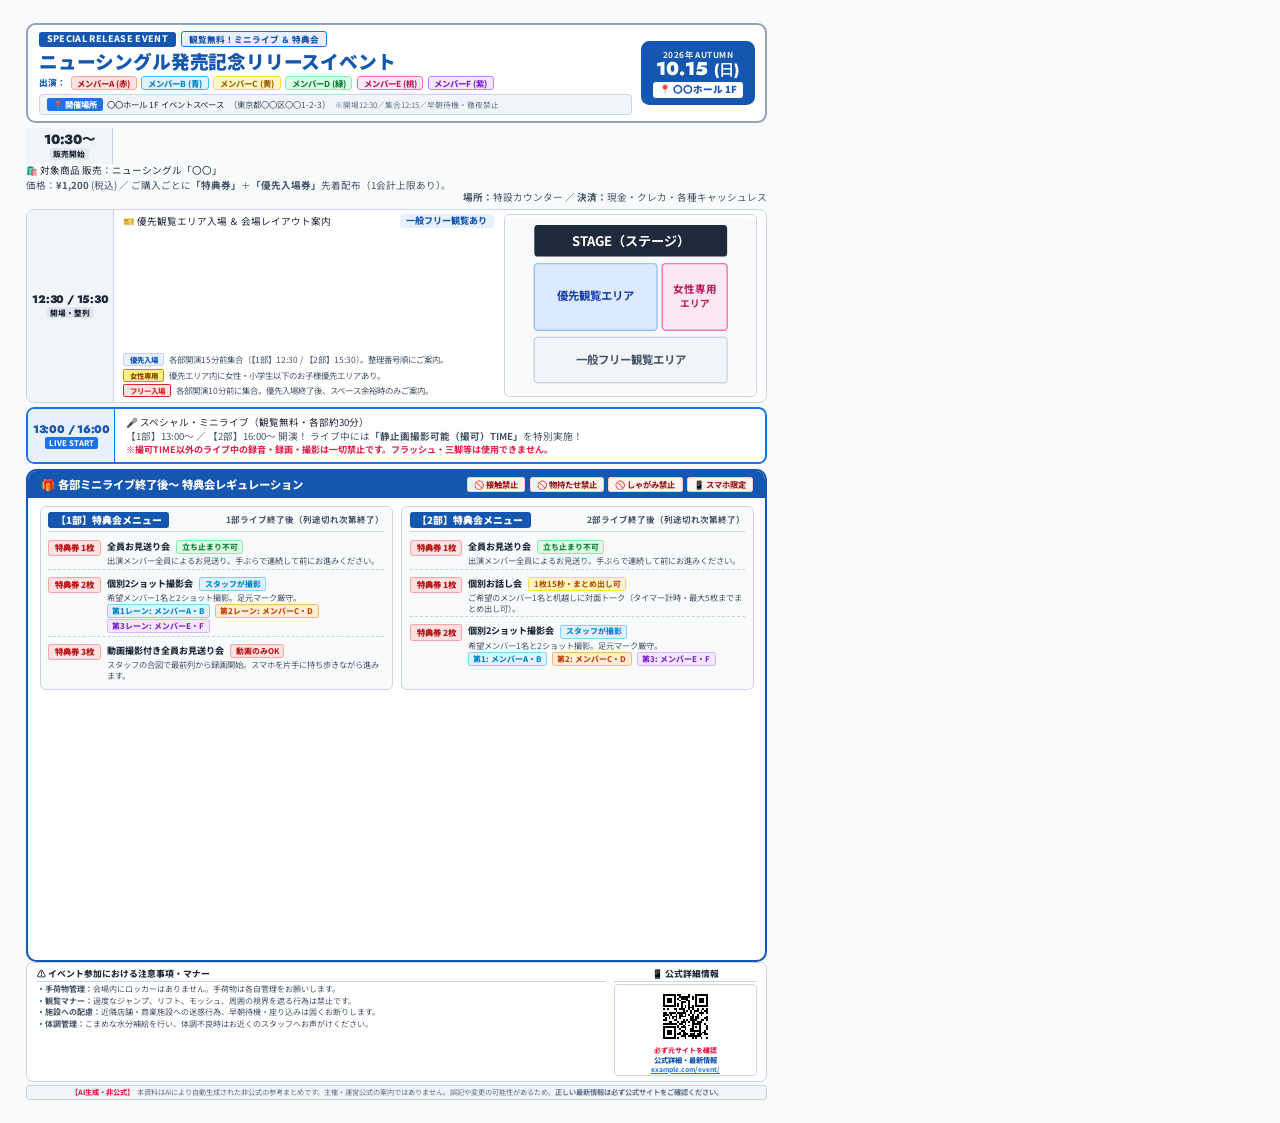
==== commit b8364705: "feat: skillを更新" ====
--- a/skills/event-tokutenkai/templates/html-paged/index.html
+++ b/skills/event-tokutenkai/templates/html-paged/index.html
@@ -107,11 +107,21 @@
               一般フリー観覧あり
             </span>
           </div>
-          <div style="font-size: 7.0pt; color: var(--color-text-sub); margin-top: 0.6mm; line-height: 1.35;">
-            ・<strong>優先観覧エリア入場</strong>：各部開演15分前集合（【1部】12:30 / 【2部】15:30）。整理番号順にご案内。<br>
-            ・<strong>女性専用エリア</strong>：優先エリア内に設置。整理券所持の方にご案内（※配置は当日ご確認ください）。<br>
-            ・<strong>フリー入場</strong>：各部開演10分前に集合。優先入場終了後、スペース余裕時のみご案内。
-          </div>
+          <div class="map-info-list" style="margin-top: 0.8mm;">
+            <div class="map-info-item">
+              <span class="map-info-tag">優先入場</span>
+              <span class="map-info-desc">各部開演15分前集合（【1部】12:30 / 【2部】15:30）。整理番号順にご案内。</span>
+            </div>
+            <div class="map-info-item">
+              <span class="map-info-tag priority">女性専用</span>
+              <span class="map-info-desc">優先エリア内に女性・小学生以下のお子様優先エリアあり。</span>
+            </div>
+            <div class="map-info-item">
+              <span class="map-info-tag alert">フリー入場</span>
+              <span class="map-info-desc">各部開演10分前に集合。優先入場終了後、スペース余裕時のみご案内。</span>
+            </div>
+          </div>
+
         </div>
         <div class="entry-map-col">
           <!-- 会場レイアウト図SVG（縦長ベクター構成） -->
--- a/skills/event-tokutenkai/templates/html-paged/layout.css
+++ b/skills/event-tokutenkai/templates/html-paged/layout.css
@@ -573,22 +573,50 @@
   list-style: none;
   padding-left: 0;
   margin-top: 0.2mm;
-}
-
-.map-info-list li {
+  display: flex;
+  flex-direction: column;
+  gap: 0.6mm;
+}
+
+.map-info-list li,
+.map-info-item {
   position: relative;
-  padding-left: 1.1em;
-  margin-top: 0.3mm;
-}
-
-.map-info-list li::before {
-  content: "・";
-  position: absolute;
-  left: 0;
-  top: 0;
-  color: var(--color-primary);
-  font-weight: 800;
-}
+  display: flex;
+  align-items: baseline;
+  gap: 1.2mm;
+  list-style: none;
+}
+
+.map-info-tag {
+  background: var(--color-primary-light);
+  color: var(--color-primary-dark);
+  font-weight: 800;
+  font-size: 5.6pt;
+  padding: 0.2mm 1.4mm;
+  border-radius: 0.5mm;
+  white-space: nowrap;
+  flex-shrink: 0;
+  border: 0.4pt solid var(--color-border-light, var(--color-border));
+}
+
+.map-info-tag.priority {
+  background: #fef08a;
+  color: #854d0e;
+  border-color: #ca8a04;
+}
+
+.map-info-tag.alert {
+  background: var(--color-accent-light, #fee2e2);
+  color: var(--color-accent, #dc2626);
+  border-color: var(--color-accent, #dc2626);
+}
+
+.map-info-desc {
+  flex: 1 1 auto;
+  min-width: 0;
+  line-height: 1.3;
+}
+
 
 .map-figure-col,
 .entry-map-col {
@@ -967,7 +995,64 @@
   font-size: 5.6pt;
 }
 
+/* 特典会進行フローバー（ステップ順・ハイライト・注記） */
+.tokuten-flow-bar {
+  background: var(--color-primary-light);
+  border: 0.7pt solid var(--color-primary);
+  border-radius: 0.8mm;
+  padding: 0.6mm 1.6mm;
+  display: flex;
+  align-items: center;
+  justify-content: space-between;
+  font-size: 6.0pt;
+  gap: 1.0mm;
+}
+
+.flow-title {
+  font-weight: 900;
+  color: var(--color-primary-dark);
+  white-space: nowrap;
+  flex-shrink: 0;
+}
+
+.flow-step-box {
+  display: flex;
+  align-items: center;
+  gap: 1.0mm;
+  flex: 1;
+  justify-content: space-around;
+}
+
+.flow-step {
+  font-weight: 800;
+  color: var(--color-text-main);
+  white-space: nowrap;
+}
+
+.flow-step.flow-highlight {
+  color: var(--color-accent);
+  font-weight: 900;
+  background: rgba(255, 255, 255, 0.8);
+  padding: 0.15mm 1.0mm;
+  border-radius: 0.4mm;
+  border: 0.5pt solid var(--color-accent);
+}
+
+.flow-arrow {
+  color: var(--color-primary);
+  font-weight: 900;
+}
+
+.flow-note {
+  font-size: 5.6pt;
+  color: var(--color-accent);
+  font-weight: 800;
+  white-space: nowrap;
+  flex-shrink: 0;
+}
+
 /* 特典会 4大重要ルールカード（アイコングリッド：公式禁止事項を網羅） */
+
 .tokuten-rules-card {
   display: grid;
   grid-template-columns: repeat(4, 1fr);
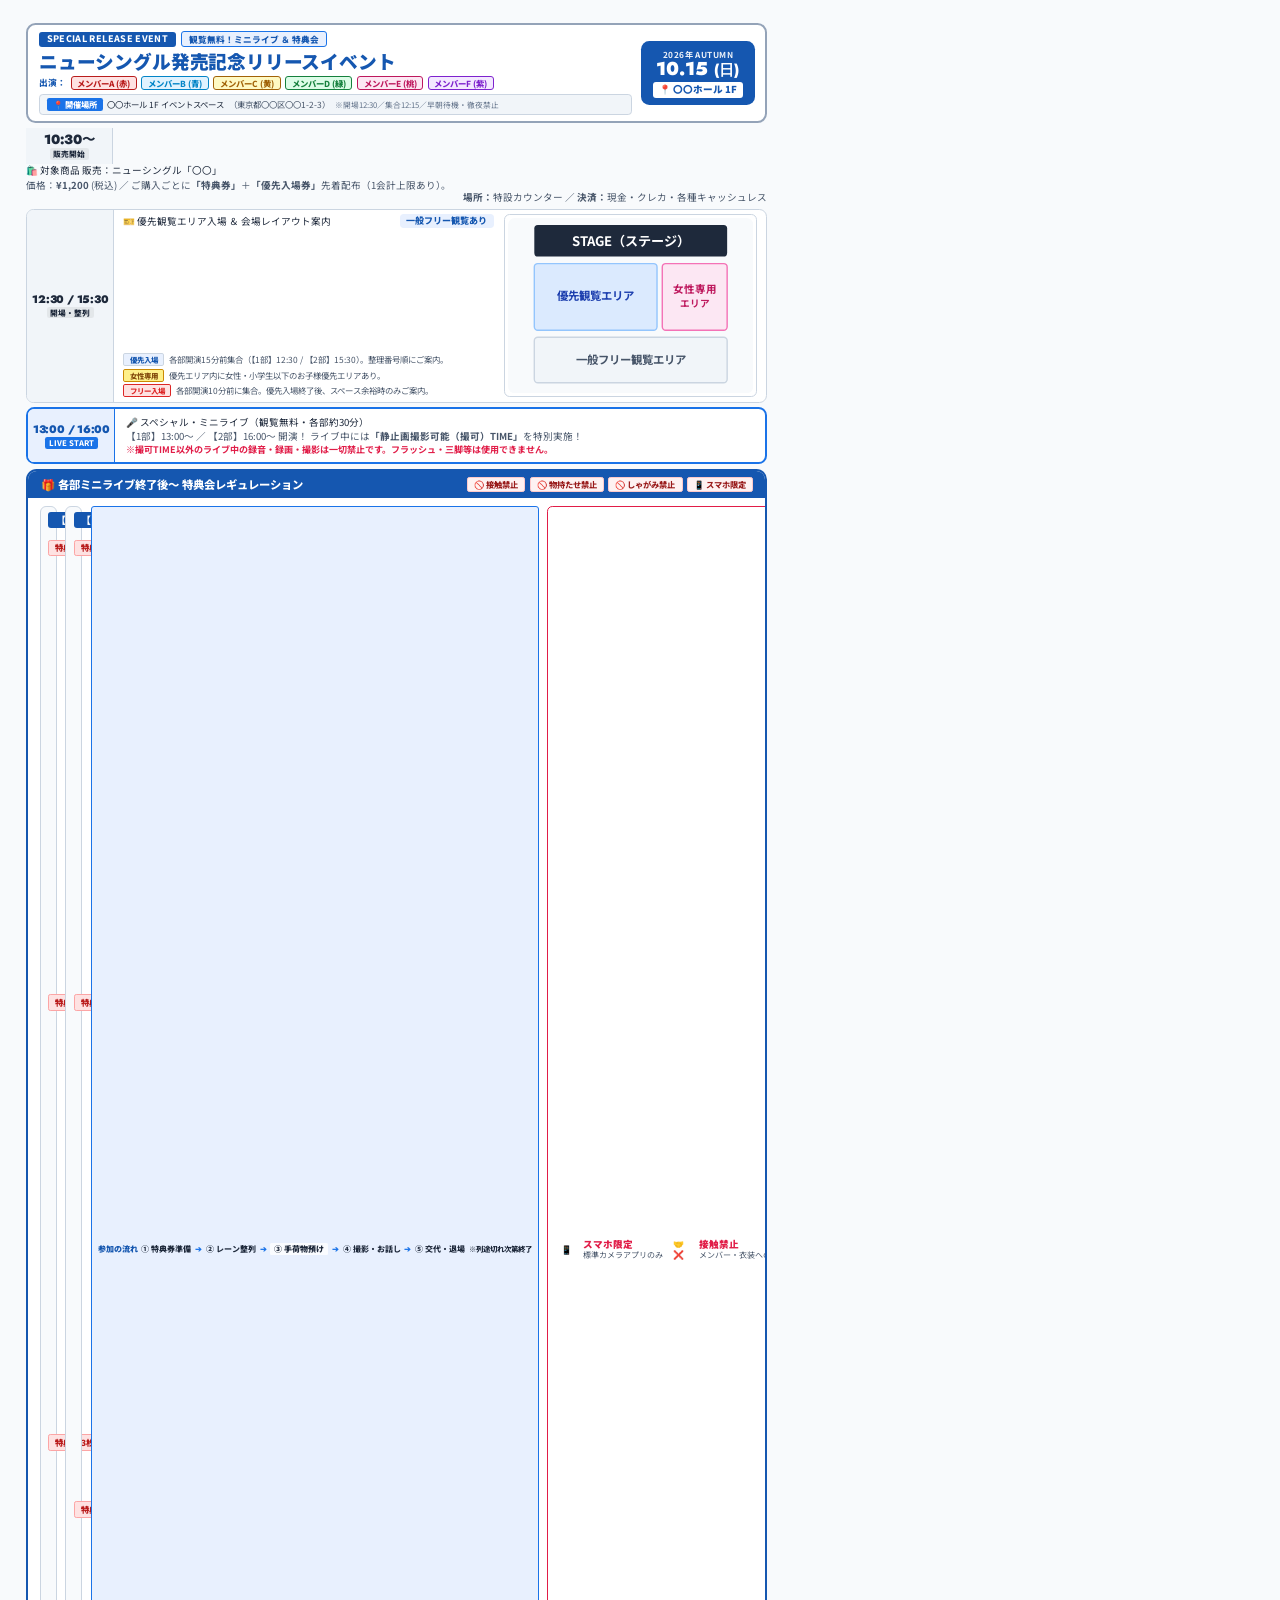
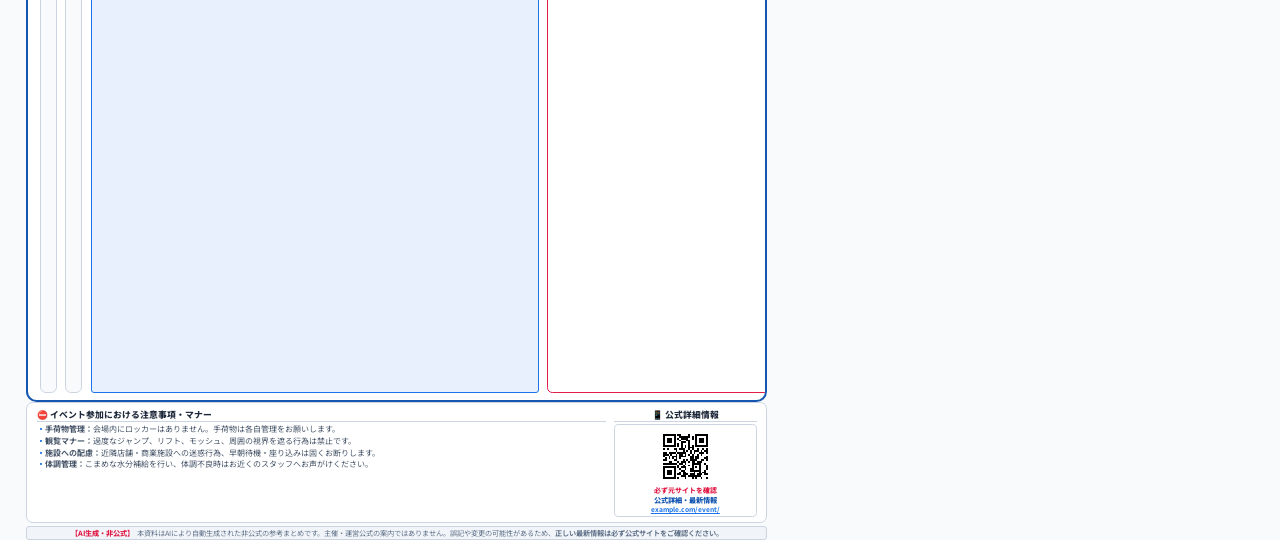
==== commit ea09ee88: "feat: コードレビューを反映" ====
--- a/skills/event-tokutenkai/templates/html-paged/index.html
+++ b/skills/event-tokutenkai/templates/html-paged/index.html
@@ -253,8 +253,71 @@
                 </div>
               </div>
             </div>
-          </div>
-
+        </div>
+
+        <!-- 特典会進行フローバー（ステップ順） -->
+        <div class="tokuten-flow-bar">
+          <span class="flow-title">参加の流れ</span>
+          <div class="flow-step-box">
+            <span class="flow-step">① 特典券準備</span>
+            <span class="flow-arrow">➔</span>
+            <span class="flow-step">② レーン整列</span>
+            <span class="flow-arrow">➔</span>
+            <span class="flow-step flow-highlight">③ 手荷物預け</span>
+            <span class="flow-arrow">➔</span>
+            <span class="flow-step">④ 撮影・お話し</span>
+            <span class="flow-arrow">➔</span>
+            <span class="flow-step">⑤ 交代・退場</span>
+          </div>
+          <span class="flow-note">※列途切れ次第終了</span>
+        </div>
+
+        <!-- 特典会 4大重要ルールカード（アイコングリッド） -->
+        <div class="tokuten-rules-card">
+          <div class="tokuten-rule-col">
+            <div class="rule-icon-box">📱</div>
+            <div class="rule-text-box">
+              <span class="rule-title-bold">スマホ限定</span>
+              <span class="rule-desc-sub">標準カメラアプリのみ</span>
+            </div>
+          </div>
+          <div class="tokuten-rule-col">
+            <div class="rule-icon-box">🤝❌</div>
+            <div class="rule-text-box">
+              <span class="rule-title-bold">接触禁止</span>
+              <span class="rule-desc-sub">メンバー・衣装への接触NG</span>
+            </div>
+          </div>
+          <div class="tokuten-rule-col">
+            <div class="rule-icon-box">❌</div>
+            <div class="rule-text-box">
+              <span class="rule-title-bold">小道具持たせ禁止</span>
+              <span class="rule-desc-sub">背後撮影・しゃがみNG</span>
+            </div>
+          </div>
+          <div class="tokuten-rule-col">
+            <div class="rule-icon-box">🎒📦</div>
+            <div class="rule-text-box">
+              <span class="rule-title-bold">手ぶら整列</span>
+              <span class="rule-desc-sub">荷物は手前のカゴへ</span>
+            </div>
+          </div>
+        </div>
+
+        <!-- 特典会共通注意＆現場案内ストリップ -->
+        <div class="tokuten-info-strip">
+          <div class="tokuten-info-item">
+            <span class="info-label">🎒 手荷物管理</span>
+            <span class="info-desc">整列直前にカゴ・テーブルをご用意。完全手ぶらでご参加いただき、終了毎にお持ち帰りください。</span>
+          </div>
+          <div class="tokuten-info-item">
+            <span class="info-label">📢 進行状況</span>
+            <span class="info-desc">公式Xアカウントにてリアルタイムでご案内。混雑・天候等により進行順が変更となる場合があります。</span>
+          </div>
+          <div class="tokuten-info-item">
+            <span class="info-label">☀️ 体調・安全</span>
+            <span class="info-desc">こまめな水分補給をお願いします。体調不良を感じた場合は無理をせずお近くのスタッフへお声がけください。</span>
+          </div>
         </div>
 
       </div>
@@ -269,7 +332,7 @@
     <!-- 注意事項（セマンティックな ul/li によるぶら下がりインデント） -->
     <div class="bottom-col-rules">
       <div class="bottom-block-title">
-        <span>⚠️ イベント参加における注意事項・マナー</span>
+        <span>⛔ イベント参加における注意事項・マナー</span>
       </div>
       <ul class="bottom-list-rules">
         <li><strong>手荷物管理：</strong>会場内にロッカーはありません。手荷物は各自管理をお願いします。</li>
--- a/skills/event-tokutenkai/templates/html-paged/theme.css
+++ b/skills/event-tokutenkai/templates/html-paged/theme.css
@@ -92,13 +92,20 @@
   border: 0.5pt solid #cbd5e1;
 }
 
-/* メンバーカラー設定例 */
-.m-color-red    { background: #fee2e2; color: #b91c1c; border: 0.5pt solid #fca5a5; }
-.m-color-blue   { background: #dbeafe; color: #1d4ed8; border: 0.5pt solid #93c5fd; }
-.m-color-yellow { background: #fef9c3; color: #a16207; border: 0.5pt solid #fde047; }
-.m-color-green  { background: #dcfce7; color: #15803d; border: 0.5pt solid #86efac; }
-.m-color-pink   { background: #fdf4ff; color: #a21caf; border: 0.5pt solid #f5d0fe; }
-.m-color-purple { background: #f3e8ff; color: #6b21a8; border: 0.5pt solid #d8b4fe; }
+/* メンバーカラー定義（デザイントークン） */
+.m-red         { background: #fee2e2; color: #b91c1c; border: 0.5pt solid #fca5a5; }
+.m-blue        { background: #e0f2fe; color: #0284c7; border: 0.5pt solid #38bdf8; }
+.m-yellow      { background: #fef9c3; color: #a16207; border: 0.5pt solid #fde047; }
+.m-green       { background: #dcfce7; color: #15803d; border: 0.5pt solid #86efac; }
+.m-pink        { background: #fce7f3; color: #be185d; border: 0.5pt solid #f472b6; }
+.m-purple      { background: #f3e8ff; color: #7e22ce; border: 0.5pt solid #c084fc; }
+.m-orange      { background: #ffedd5; color: #c2410c; border: 0.5pt solid #fb923c; }
+.m-lightblue   { background: #e0f7fa; color: #00838f; border: 0.5pt solid #26c6da; }
+.m-mint        { background: #d1fae5; color: #065f46; border: 0.5pt solid #6ee7b7; }
+.m-lavender    { background: #ede9fe; color: #5b21b6; border: 0.5pt solid #a78bfa; }
+.m-white       { background: #f8fafc; color: #334155; border: 0.5pt solid #cbd5e1; }
+.m-black       { background: #18181b; color: #ffffff; border: 0.5pt solid #3f3f46; }
+
 
 /* メンバーカラーなし（未設定）グループ用 組分け・チームチップ */
 .team-chip {
--- a/skills/event-tokutenkai/templates/html-paged/layout.css
+++ b/skills/event-tokutenkai/templates/html-paged/layout.css
@@ -181,19 +181,8 @@
   white-space: nowrap;
 }
 
-/* 代表的メンバーカラープリセット */
-.m-red, .m-color-red         { background: #fee2e2; color: #b91c1c; border-color: #fca5a5; }
-.m-blue, .m-color-blue       { background: #e0f2fe; color: #0284c7; border-color: #38bdf8; }
-.m-yellow, .m-color-yellow   { background: #fef9c3; color: #a16207; border-color: #fde047; }
-.m-green, .m-color-green     { background: #dcfce7; color: #15803d; border-color: #86efac; }
-.m-pink, .m-color-pink       { background: #fce7f3; color: #be185d; border-color: #f472b6; }
-.m-purple, .m-color-purple   { background: #f3e8ff; color: #7e22ce; border-color: #c084fc; }
-.m-orange, .m-color-orange   { background: #ffedd5; color: #c2410c; border-color: #fb923c; }
-.m-lightblue, .m-color-lightblue { background: #e0f7fa; color: #00838f; border-color: #26c6da; }
-.m-mint, .m-color-mint       { background: #d1fae5; color: #065f46; border-color: #6ee7b7; }
-.m-lavender, .m-color-lavender { background: #ede9fe; color: #5b21b6; border-color: #a78bfa; }
-.m-white, .m-color-white     { background: #f8fafc; color: #334155; border-color: #cbd5e1; }
-.m-black, .m-color-black     { background: #18181b; color: #ffffff; border-color: #3f3f46; }
+/* メンバーカラー定義は theme.css にて一元管理（デザイントークン分離） */
+
 
 /* メンバー注記チップ（欠席・不参加等） */
 .member-note-chip {
@@ -766,9 +755,13 @@
 
 /* チームレーン案内行 */
 .tokuten-lanes-row {
-  display: grid;
-  grid-template-columns: 1fr 1fr;
+  display: flex;
   gap: 2.2mm;
+}
+
+.tokuten-lanes-row > .lane-box {
+  flex: 1 1 0;
+  min-width: 0;
 }
 
 .lane-box {
@@ -1054,8 +1047,7 @@
 /* 特典会 4大重要ルールカード（アイコングリッド：公式禁止事項を網羅） */
 
 .tokuten-rules-card {
-  display: grid;
-  grid-template-columns: repeat(4, 1fr);
+  display: flex;
   gap: 1.8mm;
   background: #ffffff;
   border: 1.0pt solid var(--color-secondary);
@@ -1064,6 +1056,8 @@
 }
 
 .tokuten-rule-col {
+  flex: 1 1 0;
+  min-width: 0;
   display: flex;
   align-items: center;
   gap: 1.4mm;
@@ -1102,13 +1096,14 @@
    2部制（複数回公演）差分ダブルテーブル（左右独立書き分け）
    ========================================================================== */
 .tokutenkai-double-table {
-  display: grid;
-  grid-template-columns: 1fr 1fr;
+  display: flex;
   gap: 2.2mm;
   width: 100%;
 }
 
 .session-box {
+  flex: 1 1 0;
+  min-width: 0;
   background: var(--session-box-bg, var(--color-bg-sub, #f8fafc));
   border: 0.8pt solid var(--session-box-border, var(--color-border, #cbd5e1));
   border-radius: 1.6mm;
@@ -1256,14 +1251,48 @@
   white-space: nowrap;
 }
 
+/* 特典会共通情報ストリップ（手荷物・進行・体調案内） */
+.tokuten-info-strip {
+  display: flex;
+  gap: 1.2mm;
+  width: 100%;
+}
+
+.tokuten-info-item {
+  flex: 1 1 0;
+  min-width: 0;
+  background: #f8fafc;
+  padding: 0.8mm 1.4mm;
+  border-radius: 0.6mm;
+  border-left: 1.2pt solid var(--color-primary);
+  border: 0.5pt solid var(--color-border);
+  border-left-width: 1.5pt;
+  border-left-color: var(--color-primary);
+}
+
+.info-label {
+  font-size: 5.6pt;
+  font-weight: 900;
+  color: var(--color-text-main);
+  display: block;
+  margin-bottom: 0.2mm;
+}
+
+.info-desc {
+  font-size: 5.0pt;
+  line-height: 1.3;
+  color: var(--color-text-sub);
+  display: block;
+}
+
+
 
 /* ==========================================================================
    3. ボトムグリッド（注意事項 ＆ 公式ベクターQRコード：下部寄せ配置）
    ========================================================================== */
 .bottom-grid {
   margin-top: auto;
-  display: grid;
-  grid-template-columns: 1fr 38mm;
+  display: flex;
   gap: 2mm;
   background: var(--color-card-bg);
   border: 1.0pt solid var(--color-border);
@@ -1272,6 +1301,11 @@
   flex-shrink: 0;
 }
 
+.bottom-col-rules {
+  flex: 1 1 auto;
+  min-width: 0;
+}
+
 .bottom-block-title {
   font-size: 6.6pt;
   font-weight: 800;
@@ -1312,6 +1346,8 @@
 
 /* QRコードブロック */
 .bottom-col-qr {
+  flex: 0 0 38mm;
+  width: 38mm;
   display: flex;
   flex-direction: column;
   align-items: center;
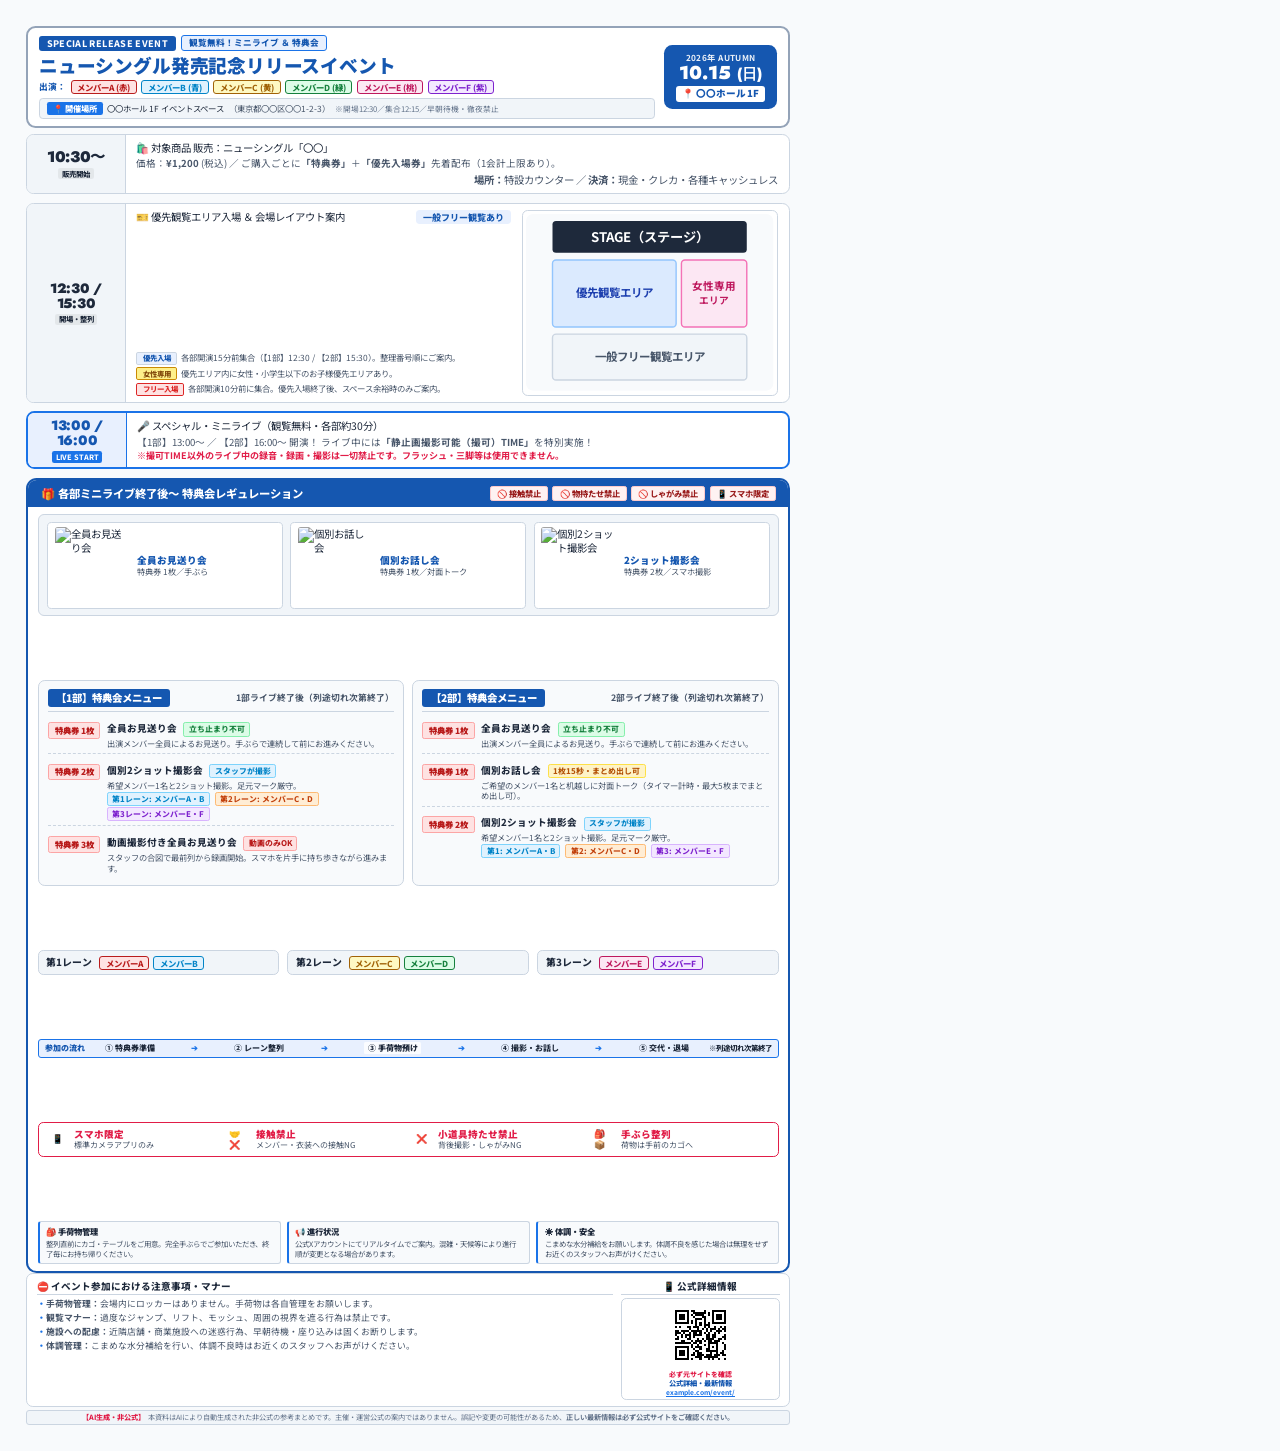
==== commit 089ee9c6: "feat: フライヤー作成機能をスマホ向けアスペクト比 9:16 に改修 (v0.3.0) - 紙（A4: 210×297mm）前提からスマートフォン閲覧に最適化した 9:16 比率（216×384m" ====
--- a/skills/event-tokutenkai/templates/html-paged/index.html
+++ b/skills/event-tokutenkai/templates/html-paged/index.html
@@ -174,6 +174,31 @@
       </div>
       <div class="tokuten-body">
         
+        <!-- 特典会ビジュアルイラスト（スマホ最適化・視覚的目玉プレビュー） -->
+        <div class="tokuten-visuals-strip">
+          <div class="tokuten-visual-item">
+            <img src="assets/illustrations/tokuten-sendoff.jpg" class="tokuten-thumb" alt="全員お見送り会">
+            <div class="tokuten-thumb-text">
+              <div class="tokuten-thumb-title">全員お見送り会</div>
+              <div class="tokuten-thumb-sub">特典券 1枚／手ぶら</div>
+            </div>
+          </div>
+          <div class="tokuten-visual-item">
+            <img src="assets/illustrations/tokuten-talk.jpg" class="tokuten-thumb" alt="個別お話し会">
+            <div class="tokuten-thumb-text">
+              <div class="tokuten-thumb-title">個別お話し会</div>
+              <div class="tokuten-thumb-sub">特典券 1枚／対面トーク</div>
+            </div>
+          </div>
+          <div class="tokuten-visual-item">
+            <img src="assets/illustrations/tokuten-2shot.jpg" class="tokuten-thumb" alt="個別2ショット撮影会">
+            <div class="tokuten-thumb-text">
+              <div class="tokuten-thumb-title">2ショット撮影会</div>
+              <div class="tokuten-thumb-sub">特典券 2枚／スマホ撮影</div>
+            </div>
+          </div>
+        </div>
+
         <!-- 2部制左右差分ダブルテーブル -->
         <div class="tokutenkai-double-table">
           
@@ -253,6 +278,32 @@
                 </div>
               </div>
             </div>
+          </div>
+        </div>
+
+        <!-- レーン分け案内行（公式メンバーカラーチップ連携） -->
+        <div class="tokuten-lanes-row">
+          <div class="lane-box">
+            <span class="lane-box-title">第1レーン</span>
+            <div class="lane-box-members">
+              <span class="member-chip m-red">メンバーA</span>
+              <span class="member-chip m-blue">メンバーB</span>
+            </div>
+          </div>
+          <div class="lane-box">
+            <span class="lane-box-title">第2レーン</span>
+            <div class="lane-box-members">
+              <span class="member-chip m-yellow">メンバーC</span>
+              <span class="member-chip m-green">メンバーD</span>
+            </div>
+          </div>
+          <div class="lane-box">
+            <span class="lane-box-title">第3レーン</span>
+            <div class="lane-box-members">
+              <span class="member-chip m-pink">メンバーE</span>
+              <span class="member-chip m-purple">メンバーF</span>
+            </div>
+          </div>
         </div>
 
         <!-- 特典会進行フローバー（ステップ順） -->
--- a/skills/event-tokutenkai/templates/html-paged/theme.css
+++ b/skills/event-tokutenkai/templates/html-paged/theme.css
@@ -4,10 +4,10 @@
    ========================================================================== */
 
 :root {
-  /* 印刷物理サイズ（A4縦） */
-  --page-width: 210mm;
-  --page-height: 297mm;
-  --page-padding-v: 6mm;
+  /* 画面・出力物理サイズ（スマホ最適化 9:16 縦型） */
+  --page-width: 216mm;
+  --page-height: 384mm;
+  --page-padding-v: 7mm;
   --page-padding-h: 7mm;
 
   /* カラーセット（ブランド・テーマカラー） */
--- a/skills/event-tokutenkai/templates/html-paged/layout.css
+++ b/skills/event-tokutenkai/templates/html-paged/layout.css
@@ -1,11 +1,11 @@
 /* ==========================================================================
    Event & Tokutenkai Flyer Layout Stylesheet
-   印刷サイズ（A4縦）、フルブリード、時系列タイムライン、フロアマップ、QRコード、免責バー
+   画面・印刷サイズ（スマホ最適化 9:16: 216×384mm）、フルブリード、時系列タイムライン、フロアマップ、QRコード、免責バー
    ========================================================================== */
 
-/* 印刷ページ基本設定 */
+/* 画面・印刷ページ基本設定（スマホ最適化 9:16） */
 @page {
-  size: A4 portrait;
+  size: 216mm 384mm;
   margin: 0;
 }
 
@@ -19,8 +19,8 @@
   width: var(--page-width);
   height: var(--page-height);
   font-family: var(--font-body);
-  font-size: 7.2pt;
-  line-height: 1.32;
+  font-size: 7.8pt;
+  line-height: 1.35;
   color: var(--color-text-main);
   -webkit-font-smoothing: antialiased;
   -webkit-print-color-adjust: exact;
@@ -53,6 +53,7 @@
   padding: var(--page-padding-v) var(--page-padding-h);
   display: flex;
   flex-direction: column;
+  justify-content: space-between;
 }
 
 /* ==========================================================================
@@ -296,15 +297,17 @@
 .timeline-container {
   display: flex;
   flex-direction: column;
-  gap: 1.3mm;
-  margin-top: 1.3mm;
+  gap: 2.2mm;
+  margin-top: 1.8mm;
   margin-bottom: 0;
   flex: 1 1 auto;
 }
 
-/* 共通統一時刻カラム */
+/* 共通統一時刻カラム（幅26mm固定・大きめ統一タイポグラフィ） */
 .time-col-unified {
-  width: 23mm;
+  width: 26mm;
+  min-width: 26mm;
+  max-width: 26mm;
   flex-shrink: 0;
   display: flex;
   flex-direction: column;
@@ -313,28 +316,61 @@
   text-align: center;
   background: var(--color-bg-sub);
   border-right: 1.2pt solid var(--color-border);
-  padding: 1.1mm 1mm;
+  padding: 1.1mm 0.8mm;
+  gap: 0.4mm;
 }
 
 .time-col-val {
-  font-family: var(--font-num);
-  font-size: 10pt;
-  font-weight: 900;
-  line-height: 1.1;
+  font-family: var(--font-num, var(--font-number, sans-serif));
+  font-size: 11.5pt;
+  font-weight: 900;
+  line-height: 1.05;
   color: var(--color-text-main);
-  letter-spacing: -0.01em;
+  letter-spacing: -0.02em;
+}
+
+/* 複数時刻表示（ミニライブ、特典会など） */
+.time-col-multi {
+  display: flex;
+  flex-direction: column;
+  align-items: center;
+  gap: 0.5mm;
+  width: 100%;
+}
+
+.time-row-item {
+  display: flex;
+  align-items: baseline;
+  justify-content: center;
+  gap: 0.6mm;
+  width: 100%;
+}
+
+.time-tag-mini {
+  font-size: 5.5pt;
+  font-weight: 800;
+  opacity: 0.88;
+  line-height: 1;
+}
+
+.time-val-item {
+  font-family: var(--font-num, var(--font-number, sans-serif));
+  font-size: 10.5pt;
+  font-weight: 900;
+  line-height: 1.05;
+  letter-spacing: -0.02em;
 }
 
 /* 2部制並記時刻（例: 13:15 / 16:15） */
 .time-col-val.multi-time,
 .time-col-val:has(.multi-part-time) {
-  font-size: 8.2pt;
-  line-height: 1.15;
+  font-size: 10.2pt;
+  line-height: 1.12;
   letter-spacing: -0.02em;
 }
 
 .time-badge-val {
-  font-family: var(--font-num, sans-serif);
+  font-family: var(--font-num, var(--font-number, sans-serif));
   font-size: 10.5pt;
   font-weight: 800;
   line-height: 1.1;
@@ -342,7 +378,7 @@
 }
 
 .time-col-label, .time-badge-sub {
-  font-size: 5.8pt;
+  font-size: 5.5pt;
   font-weight: 800;
   margin-top: 0.3mm;
   padding: 0.2mm 1mm;
@@ -352,7 +388,8 @@
 }
 
 /* STEP 1: 物販（特典券の値段・種類・上限の視覚的強調） */
-.card-step-goods {
+.card-step-goods,
+.card-step-standard {
   background: var(--color-card-bg);
   border: 1.2pt solid var(--color-border);
   border-radius: 2mm;
@@ -361,12 +398,14 @@
   flex-shrink: 0;
 }
 
-.goods-content-row {
+.goods-content-row,
+.standard-content-row {
   flex: 1;
-  padding: 1.1mm 2.4mm;
-  display: flex;
-  flex-direction: column;
-  gap: 0.6mm;
+  padding: 1.6mm 2.8mm;
+  display: flex;
+  flex-direction: column;
+  justify-content: center;
+  gap: 0.8mm;
 }
 
 .goods-main-bar {
@@ -485,11 +524,11 @@
 .map-content-row,
 .entry-layout-row {
   flex: 1;
-  padding: 1.1mm 2.4mm;
+  padding: 1.6mm 2.8mm;
   display: flex;
   justify-content: space-between;
   align-items: stretch;
-  gap: 2.5mm;
+  gap: 2.8mm;
   width: 100%;
 }
 
@@ -612,13 +651,14 @@
   flex: 0 0 40%;
   max-width: 40%;
   min-width: 38mm;
+  min-height: 28mm;
   display: flex;
   align-items: center;
   justify-content: center;
   background: #ffffff;
   border: 0.6pt solid var(--color-border);
   border-radius: 1.5mm;
-  padding: 0.8mm;
+  padding: 1.0mm;
 }
 
 .floor-map-img,
@@ -745,7 +785,7 @@
 }
 
 .tokuten-body {
-  padding: 2.0mm 3.0mm;
+  padding: 1.8mm 2.4mm;
   display: flex;
   flex-direction: column;
   justify-content: space-between;
@@ -946,46 +986,48 @@
   display: flex;
   align-items: center;
   justify-content: space-between;
-  gap: 1.6mm;
+  gap: 2.0mm;
   background: var(--color-bg-sub);
   border: 0.5pt solid var(--color-border);
+  border-radius: 1.6mm;
+  padding: 1.8mm 2.2mm;
+}
+
+.tokuten-visual-item {
+  display: flex;
+  align-items: center;
+  gap: 1.8mm;
+  background: #ffffff;
+  border: 0.6pt solid var(--color-border);
   border-radius: 1.2mm;
   padding: 1.2mm 1.8mm;
-}
-
-.tokuten-visual-item {
-  display: flex;
-  align-items: center;
-  gap: 1.2mm;
+  flex: 1;
+}
+
+.tokuten-thumb {
+  width: 20mm;
+  height: 20mm;
+  object-fit: contain;
   background: #ffffff;
-  border: 0.5pt solid var(--color-border);
-  border-radius: 1mm;
-  padding: 0.8mm 1.4mm;
-  flex: 1;
-}
-
-.tokuten-thumb {
-  width: 14mm;
-  height: 11mm;
-  object-fit: cover;
-  border-radius: 0.6mm;
+  border-radius: 0.8mm;
   display: block;
+  flex-shrink: 0;
 }
 
 .tokuten-thumb-text {
-  font-size: 6.2pt;
-  line-height: 1.22;
+  font-size: 6.8pt;
+  line-height: 1.3;
 }
 
 .tokuten-thumb-title {
   font-weight: 900;
-  font-size: 6.6pt;
+  font-size: 7.2pt;
   color: var(--color-primary-dark);
 }
 
 .tokuten-thumb-sub {
   color: var(--color-text-sub);
-  font-size: 5.6pt;
+  font-size: 6.2pt;
 }
 
 /* 特典会進行フローバー（ステップ順・ハイライト・注記） */
@@ -1052,7 +1094,7 @@
   background: #ffffff;
   border: 1.0pt solid var(--color-secondary);
   border-radius: 1.4mm;
-  padding: 1.3mm 2.2mm;
+  padding: 1.4mm 2.2mm;
 }
 
 .tokuten-rule-col {
@@ -1060,9 +1102,9 @@
   min-width: 0;
   display: flex;
   align-items: center;
-  gap: 1.4mm;
-  font-size: 6.6pt;
-  line-height: 1.25;
+  gap: 1.6mm;
+  font-size: 6.8pt;
+  line-height: 1.28;
 }
 
 .rule-icon-box {
@@ -1106,8 +1148,8 @@
   min-width: 0;
   background: var(--session-box-bg, var(--color-bg-sub, #f8fafc));
   border: 0.8pt solid var(--session-box-border, var(--color-border, #cbd5e1));
-  border-radius: 1.6mm;
-  padding: 1.4mm 2.0mm;
+  border-radius: 1.8mm;
+  padding: 2.0mm 2.4mm;
   display: flex;
   flex-direction: column;
 }
@@ -1116,23 +1158,23 @@
   display: flex;
   align-items: center;
   justify-content: space-between;
-  margin-bottom: 1.2mm;
-  padding-bottom: 0.8mm;
-  border-bottom: 0.6pt solid var(--color-border, #e2e8f0);
+  margin-bottom: 1.6mm;
+  padding-bottom: 1.0mm;
+  border-bottom: 0.8pt solid var(--color-border, #e2e8f0);
 }
 
 .session-badge {
-  font-size: 7.4pt;
+  font-size: 7.8pt;
   font-weight: 900;
   color: #ffffff;
   background: var(--session-badge-bg, var(--color-primary-dark, #1e3a8a));
-  padding: 0.4mm 2.0mm;
+  padding: 0.5mm 2.2mm;
   border-radius: 0.8mm;
   white-space: nowrap;
 }
 
 .session-time {
-  font-size: 6.4pt;
+  font-size: 6.6pt;
   font-weight: 700;
   color: var(--color-text-sub, #475569);
   white-space: nowrap;
@@ -1141,17 +1183,17 @@
 .menu-list {
   display: flex;
   flex-direction: column;
-  gap: 1.0mm;
+  gap: 1.4mm;
   flex: 1 1 auto;
 }
 
 .menu-item-row {
   display: flex;
   align-items: flex-start;
-  gap: 1.4mm;
-  font-size: 6.8pt;
-  line-height: 1.34;
-  padding: 0.8mm 0;
+  gap: 1.6mm;
+  font-size: 7.2pt;
+  line-height: 1.38;
+  padding: 1.2mm 0;
   border-bottom: 0.5pt dashed var(--color-border, #e2e8f0);
 }
 
@@ -1254,7 +1296,7 @@
 /* 特典会共通情報ストリップ（手荷物・進行・体調案内） */
 .tokuten-info-strip {
   display: flex;
-  gap: 1.2mm;
+  gap: 1.6mm;
   width: 100%;
 }
 
@@ -1262,25 +1304,24 @@
   flex: 1 1 0;
   min-width: 0;
   background: #f8fafc;
-  padding: 0.8mm 1.4mm;
-  border-radius: 0.6mm;
-  border-left: 1.2pt solid var(--color-primary);
+  padding: 1.2mm 1.8mm;
+  border-radius: 0.8mm;
   border: 0.5pt solid var(--color-border);
-  border-left-width: 1.5pt;
+  border-left-width: 1.8pt;
   border-left-color: var(--color-primary);
 }
 
 .info-label {
-  font-size: 5.6pt;
+  font-size: 6.2pt;
   font-weight: 900;
   color: var(--color-text-main);
   display: block;
-  margin-bottom: 0.2mm;
+  margin-bottom: 0.3mm;
 }
 
 .info-desc {
-  font-size: 5.0pt;
-  line-height: 1.3;
+  font-size: 5.6pt;
+  line-height: 1.35;
   color: var(--color-text-sub);
   display: block;
 }
@@ -1293,11 +1334,11 @@
 .bottom-grid {
   margin-top: auto;
   display: flex;
-  gap: 2mm;
+  gap: 2.2mm;
   background: var(--color-card-bg);
   border: 1.0pt solid var(--color-border);
   border-radius: 1.8mm;
-  padding: 1.4mm 2.4mm;
+  padding: 1.6mm 2.4mm;
   flex-shrink: 0;
 }
 
@@ -1307,14 +1348,14 @@
 }
 
 .bottom-block-title {
-  font-size: 6.6pt;
+  font-size: 7.2pt;
   font-weight: 800;
   color: var(--color-text-main);
   display: flex;
   align-items: center;
   gap: 1mm;
-  margin-bottom: 0.6mm;
-  padding-bottom: 0.2mm;
+  margin-bottom: 0.8mm;
+  padding-bottom: 0.3mm;
   border-bottom: 0.5pt solid var(--color-border);
 }
 
@@ -1324,14 +1365,14 @@
   margin: 0;
   display: flex;
   flex-direction: column;
-  gap: 0.4mm;
+  gap: 0.6mm;
 }
 
 .bottom-list-rules li {
   position: relative;
   padding-left: 1.1em;
-  font-size: 6.0pt;
-  line-height: 1.28;
+  font-size: 6.6pt;
+  line-height: 1.34;
   color: var(--color-text-sub);
 }
 
@@ -1346,8 +1387,8 @@
 
 /* QRコードブロック */
 .bottom-col-qr {
-  flex: 0 0 38mm;
-  width: 38mm;
+  flex: 0 0 42mm;
+  width: 42mm;
   display: flex;
   flex-direction: column;
   align-items: center;
@@ -1359,19 +1400,19 @@
   display: flex;
   flex-direction: column;
   align-items: center;
-  gap: 0.4mm;
+  gap: 0.6mm;
   background: #ffffff;
-  padding: 0.6mm;
+  padding: 0.8mm;
   border: 0.5pt solid var(--color-border);
-  border-radius: 1.2mm;
+  border-radius: 1.4mm;
   width: 100%;
 }
 
 /* 【極めて重要・絶対禁止】
    imgタグ自体には padding, border, border-radius を絶対に付与しないこと！ */
 .qr-image {
-  width: 15.5mm;
-  height: 15.5mm;
+  width: 17.5mm;
+  height: 17.5mm;
   display: block;
   padding: 0;
   border: none;
@@ -1428,3 +1469,48 @@
   color: var(--color-secondary);
   margin-right: 0.8mm;
 }
+
+/* ==========================================================================
+   汎用ベクターSVGアイコン用スタイル（絵文字完全代替）
+   ========================================================================== */
+.icon-svg {
+  width: 1.15em;
+  height: 1.15em;
+  vertical-align: -0.2em;
+  display: inline-block;
+}
+
+.icon-svg-badge {
+  width: 1.0em;
+  height: 1.0em;
+  vertical-align: -0.15em;
+  display: inline-block;
+  margin-right: 0.3mm;
+}
+
+.icon-svg-loc {
+  width: 1.2em;
+  height: 1.2em;
+  vertical-align: -0.22em;
+  display: inline-block;
+  margin-right: 0.3mm;
+}
+
+.rule-icon-svg {
+  width: 4.5mm;
+  height: 4.5mm;
+  display: block;
+  margin-bottom: 0.3mm;
+}
+
+.badge-step-new {
+  display: inline-block;
+  background: #16a34a;
+  color: #ffffff;
+  font-size: 5pt;
+  font-weight: 900;
+  padding: 0.2mm 0.8mm;
+  border-radius: 0.4mm;
+  letter-spacing: -0.02em;
+}
+
